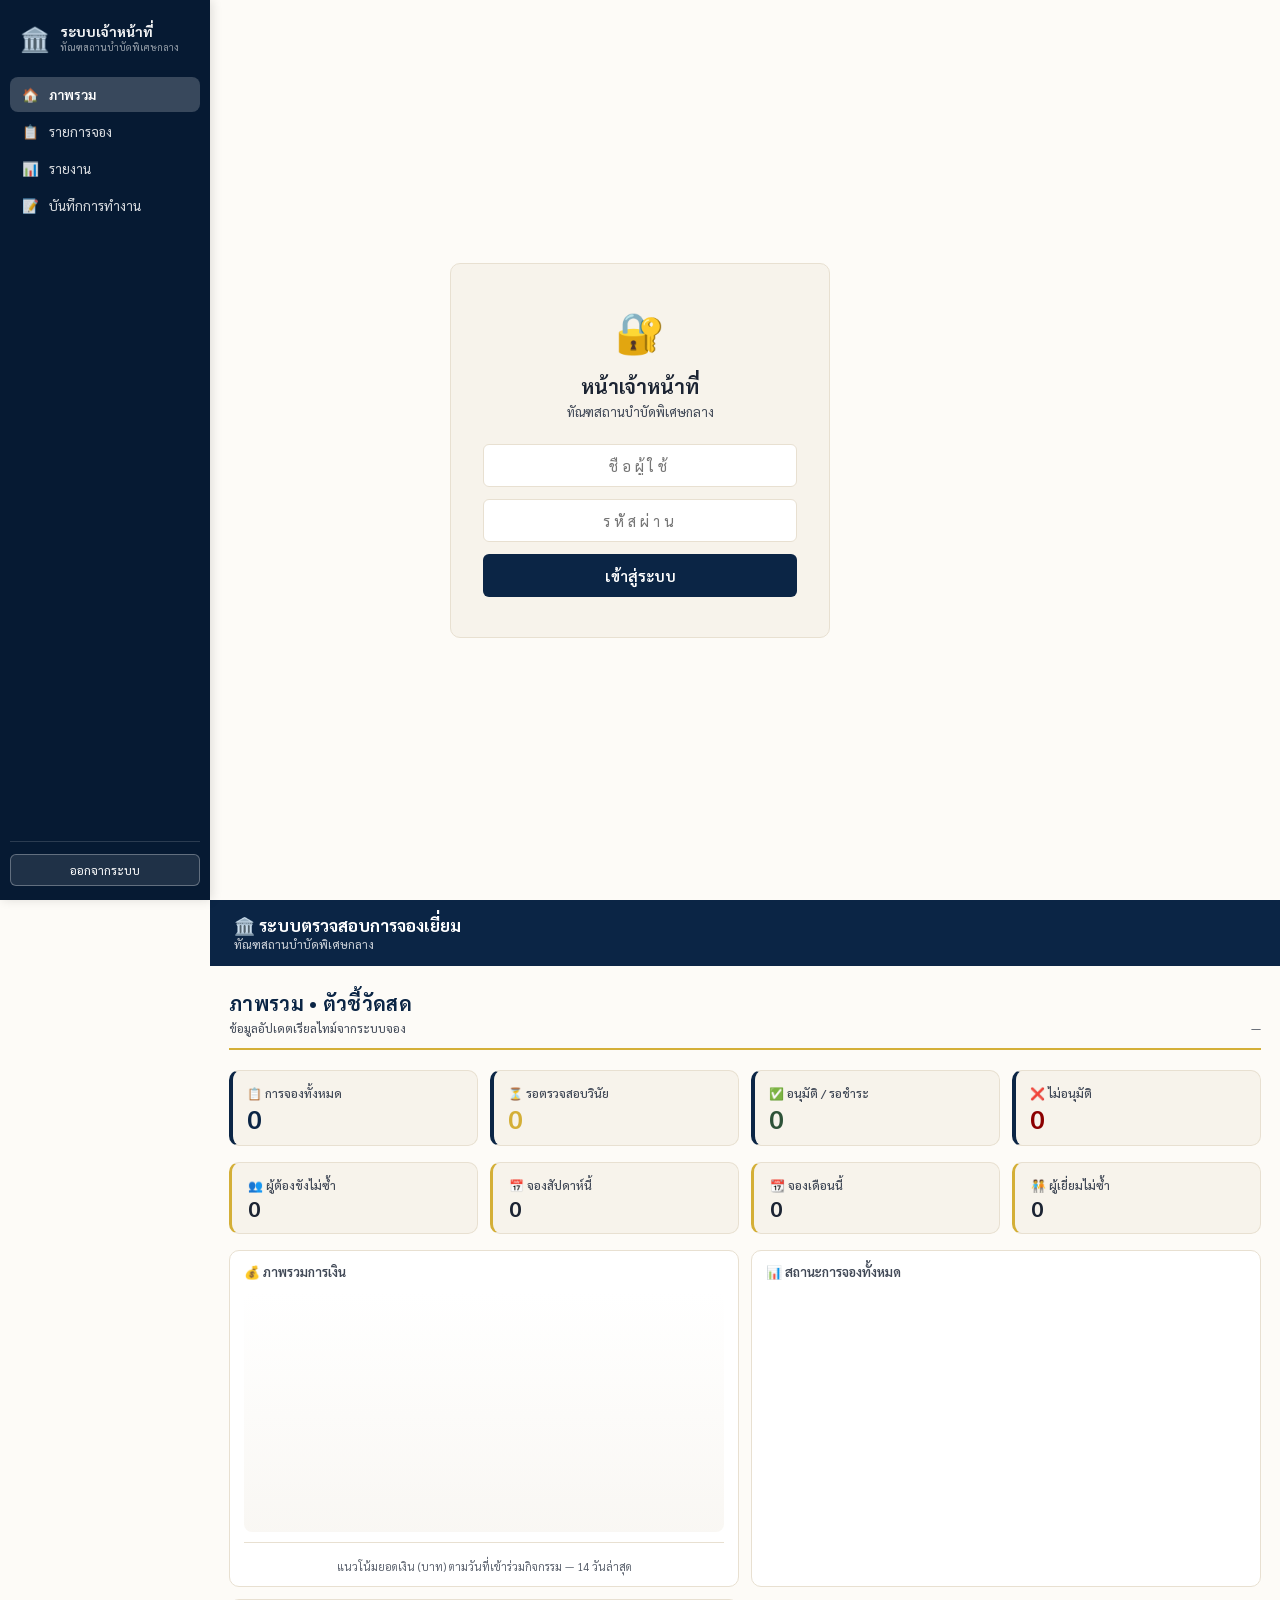
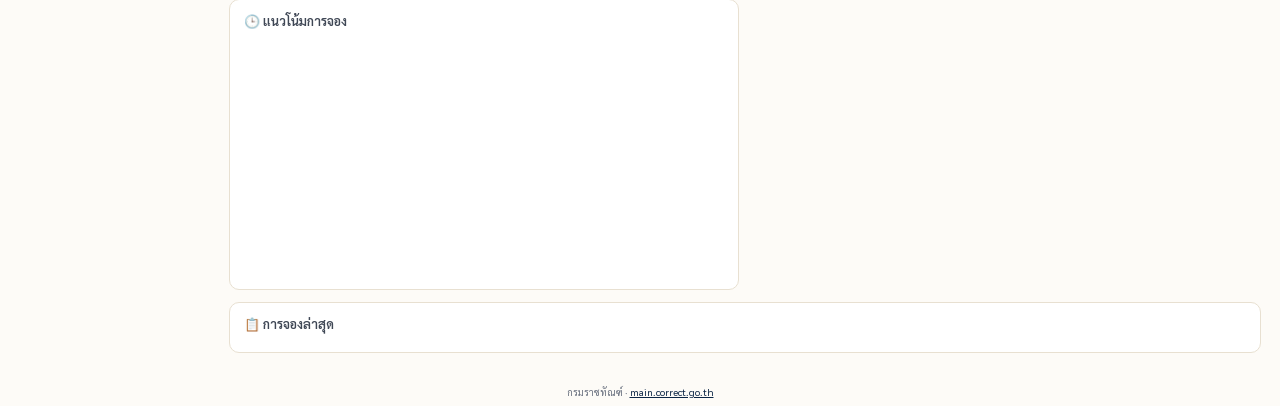
==== admin.html @ 670c4e60 "first upload" ====
<!DOCTYPE html>
<html lang="th">
<head>
<meta charset="UTF-8">
<meta name="viewport" content="width=device-width, initial-scale=1.0, viewport-fit=cover">
<title>หน้าเจ้าหน้าที่ — ตรวจสอบการจอง</title>
<link href="https://fonts.googleapis.com/css2?family=Sarabun:wght@400;500;600;700&display=swap" rel="stylesheet">
<link rel="stylesheet" href="src/css/admin.css">
</head>
<body>

<!-- LOGIN -->
<div class="login-wrap" id="loginWrap" role="main">
  <div class="login-box">
    <div class="login-icon" aria-hidden="true">🔐</div>
    <h1>หน้าเจ้าหน้าที่</h1>
    <p>ทัณฑสถานบำบัดพิเศษกลาง</p>
    <label for="userInput" class="sr-only">ชื่อผู้ใช้</label>
    <input type="text" class="login-input" id="userInput" placeholder="ชื่อผู้ใช้" autocomplete="username" aria-label="ชื่อผู้ใช้" onkeydown="if(event.key==='Enter') doLogin()">
    <label for="passInput" class="sr-only">รหัสผ่าน</label>
    <input type="password" class="login-input" id="passInput" placeholder="รหัสผ่าน" autocomplete="current-password" aria-label="รหัสผ่าน" onkeydown="if(event.key==='Enter') doLogin()">
    <button class="login-btn" onclick="doLogin()" aria-label="เข้าสู่ระบบ">เข้าสู่ระบบ</button>
    <div class="login-err" id="loginErr" role="alert">รหัสผ่านไม่ถูกต้อง</div>
  </div>
</div>

<!-- DASHBOARD -->
<div class="dash" id="dash">
  <!-- SIDEBAR -->
  <div class="sidebar">
    <div class="sb-brand">
      <div style="font-size:24px;line-height:1">🏛️</div>
      <div>
        <div style="font-weight:700;font-size:14px">ระบบเจ้าหน้าที่</div>
        <div style="font-size:10px;opacity:.6">ทัณฑสถานบำบัดพิเศษกลาง</div>
      </div>
    </div>
    <div id="userInfo" style="padding:8px 10px;margin-bottom:12px;background:rgba(255,255,255,0.1);border-radius:6px;font-size:11px;display:none;">
      <div id="userRole" style="font-weight:600;margin-bottom:2px;"></div>
      <div id="userName" style="opacity:0.8;"></div>
    </div>
<nav class="sb-nav">
       <a class="sb-link active" data-view="home" onclick="switchView('home');return false">🏠 <span class="sb-text">ภาพรวม</span></a>
       <a class="sb-link" data-view="reservations" onclick="switchView('reservations');return false">📋 <span class="sb-text">รายการจอง</span></a>
       <a class="sb-link" data-view="reports" onclick="switchView('reports');return false">📊 <span class="sb-text">รายงาน</span></a>
       <a class="sb-link" data-view="eventlog" onclick="switchView('eventlog');return false">📝 <span class="sb-text">บันทึกการทำงาน</span></a>
     </nav>
    <div class="sb-bottom">
      <button onclick="doLogout()" style="width:100%;padding:7px 10px;border-radius:6px;border:1px solid rgba(255,255,255,.3);background:rgba(255,255,255,.1);color:#fff;font-size:12px;cursor:pointer;font-family:inherit">ออกจากระบบ</button>
    </div>
</div>
   
    <!-- MAIN CONTENT -->
    <div class="content-area">
      <div class="topbar">
       <div>
         <h1 id="topTitle">🏛️ ระบบตรวจสอบการจองเยี่ยม</h1>
         <div style="font-size:12px;opacity:0.8">ทัณฑสถานบำบัดพิเศษกลาง</div>
       </div>
       <div class="topbar-right">
         <span id="topDate" style="font-size:13px;opacity:0.85"></span>
       </div>
     </div>

    <div class="main">
      <!-- HOME DASHBOARD VIEW -->
      <div id="view-home" class="view">
        <!-- Professional Header -->
        <div class="overview-header">
          <div>
            <h2>ภาพรวม • ตัวชี้วัดสด</h2>
            <div class="overview-subtitle">ข้อมูลอัปเดตเรียลไทม์จากระบบจอง</div>
          </div>
          <div class="overview-meta" id="overviewLastUpdated">—</div>
        </div>

<div class="metrics-row primary">
          <div class="stat-card blue">
            <div class="stat-label">📋 การจองทั้งหมด</div>
            <div class="stat-val" id="statTotal">0</div>
          </div>
          <div class="stat-card yellow">
            <div class="stat-label">⏳ รอตรวจสอบวินัย</div>
            <div class="stat-val" id="statWait">0</div>
          </div>
          <div class="stat-card green">
            <div class="stat-label">✅ อนุมัติ / รอชำระ</div>
            <div class="stat-val" id="statOk">0</div>
          </div>
          <div class="stat-card red">
            <div class="stat-label">❌ ไม่อนุมัติ</div>
            <div class="stat-val" id="statReject">0</div>
          </div>
        </div>

        <!-- Secondary Metrics (Contextual) -->
        <div class="metrics-row secondary">
          <div class="stat-card">
            <div class="stat-label">👥 ผู้ต้องขังไม่ซ้ำ</div>
            <div class="stat-val" id="statUniquePrisoners">0</div>
          </div>
          <div class="stat-card">
            <div class="stat-label">📅 จองสัปดาห์นี้</div>
            <div class="stat-val" id="statThisWeek">0</div>
          </div>
          <div class="stat-card">
            <div class="stat-label">📆 จองเดือนนี้</div>
            <div class="stat-val" id="statThisMonth">0</div>
          </div>
          <div class="stat-card">
            <div class="stat-label">🧑‍🤝‍🧑 ผู้เยี่ยมไม่ซ้ำ</div>
            <div class="stat-val" id="statUniqueVisitors">0</div>
          </div>
        </div>

        <!-- Visualizations -->
<div class="dash-grid">
           <div class="dash-card">
             <div class="dash-card-h">
               <span>💰</span> ภาพรวมการเงิน
             </div>
             <div id="financeOverview" style="margin-top:12px">
               <div id="financeSummary" class="finance-summary"></div>
               <canvas id="financeChart" style="width:100%;max-width:100%;height:240px;display:block;margin-top:10px" aria-label="กราฟแนวโน้มยอดเงิน"></canvas>
               <div id="financeLegend" class="finance-chart-legend"></div>
               <div class="chart-caption">แนวโน้มยอดเงิน (บาท) ตามวันที่เข้าร่วมกิจกรรม — 14 วันล่าสุด</div>
             </div>
           </div>
           <div class="dash-card">
             <div class="dash-card-h">
               <span>📊</span> สถานะการจองทั้งหมด
             </div>
             <div id="statusPipeline" style="margin-top:8px"></div>
           </div>
           <div class="dash-card">
             <div class="dash-card-h">
               <span>🕒</span> แนวโน้มการจอง
             </div>
             <canvas id="trendChart" style="width:100%;height:200px;display:block;margin-top:8px" aria-label="กราฟแนวโน้มการจอง"></canvas>
           </div>
           <div class="dash-card" style="grid-column: 1 / -1">
             <div class="dash-card-h"><span>📋</span> การจองล่าสุด <span id="recentCount" style="font-size:12px;color:var(--text2);font-weight:400"></span></div>
             <div id="recentBookings" style="margin-top:8px"></div>
           </div>
</div>

      </div>

      <!-- RESERVATIONS VIEW -->
      <div id="view-reservations" class="view" style="display:none" role="main">
<div class="controls">
           <input class="search-box" id="searchBox" type="text" placeholder="🔍 ค้นหา ชื่อ / เลขอ้างอิง / ผู้ต้องขัง" aria-label="ค้นหารายการจอง" oninput="resetToFirstPage();renderTable()">
           <select class="filter-select" id="filterStatus" aria-label="กรองตามสถานะ" onchange="resetToFirstPage();renderTable()" style="display:none">
             <option value="">ทุกสถานะ</option>
              <option value="รอตรวจสอบวินัย">รอตรวจสอบวินัย</option>
             <option value="รอตรวจสอบผู้เข้าร่วม">รอตรวจสอบผู้เข้าร่วม</option>
             <option value="รอชำระเงิน">รอชำระเงิน</option>
             <option value="ชำระแล้ว">ชำระแล้ว</option>
             <option value="เสร็จสิ้น">เสร็จสิ้น</option>
             <option value="ไม่อนุมัติ">ไม่อนุมัติ</option>
           </select>
           <select class="filter-select" id="filterDate" aria-label="กรองตามวันที่" onchange="resetToFirstPage();renderTable()">
             <option value="">ทุกวัน</option>
           </select>
           <button class="refresh-btn" onclick="resetToFirstPage();loadData()" aria-label="โหลดข้อมูลใหม่">🔄 โหลดใหม่</button>
           <button class="btn-export" onclick="exportFilteredCSV()" aria-label="ส่งออกข้อมูลเป็น CSV" id="btnExport" style="display:none">📤 Export CSV</button>
           <button class="btn-print" onclick="printReport()" aria-label="พิมพ์รายงาน" id="btnPrint" style="display:none">🖨️ พิมพ์รายงาน</button>
           <button class="btn-print-vinai" onclick="printPrisonerVinaiList()" aria-label="พิมพ์รายชื่อผู้ต้องขัง" id="btnPrintVinai" style="display:none">🖨️ พิมพ์รายชื่อผู้ต้องขัง (วินัย)</button>
         </div>

<div class="table-wrap">
          <div class="table-header">
            <h2>รายการจองทั้งหมด</h2>
            <span class="table-count" id="tableCount" aria-live="polite">0 รายการ</span>
          </div>
          <table role="table" aria-label="ตารางรายการจอง">
            <thead>
                <tr>
                  <th scope="col">เลขอ้างอิง</th>
                  <th scope="col">ผู้เข้าร่วม</th>
                  <th scope="col" class="hide-mobile">ผู้ต้องขัง</th>
                  <th scope="col" class="hide-mobile">แดน</th>
                  <th scope="col" class="hide-mobile">จำนวน/ยอด</th>
                  <th scope="col">สถานะ</th>
                  <th scope="col">ตรวจสอบ</th>
                  <th scope="col">จัดการ</th>
                </tr>
              </thead>
             <tbody id="tableBody">
               <tr><td colspan="8" class="loading-state"><span class="spinner-sm"></span>กำลังโหลดข้อมูล...</td></tr>
             </tbody>
           </table>
           <div id="pagination" class="pagination"></div>
           <div class="last-updated" id="lastUpdated">อัพเดทล่าสุด: —</div>
         </div>
      </div>

      <!-- REPORTS VIEW -->
      <div id="view-reports" class="view" style="display:none">
        <div style="margin-bottom:12px">
          <h1 style="font-size:20px;font-weight:700;margin-bottom:4px">📊 รายงาน</h1>
          <div style="font-size:13px;color:var(--text2)">รายงานประจำวัน — กรองข้อมูลด้านล่างเพื่อดึงข้อมูล</div>
        </div>

        <div class="controls" style="margin-bottom:16px">
          <input class="search-box" id="reportsSearchBox" type="text" placeholder="🔍 ค้นหา ชื่อ / Ref / ผู้ต้องขัง" oninput="renderReportsView()">
<select class="filter-select" id="reportsFilterStatus" onchange="renderReportsView()">
              <option value="">ทุกสถานะ</option>
               <option value="รอตรวจสอบวินัย">รอตรวจสอบวินัย</option>
              <option value="รอตรวจสอบผู้เข้าร่วม">รอตรวจสอบผู้เข้าร่วม</option>
              <option value="รอชำระเงิน">รอชำระเงิน</option>
              <option value="ชำระแล้ว">ชำระแล้ว</option>
              <option value="เสร็จสิ้น">เสร็จสิ้น</option>
              <option value="ไม่อนุมัติ">ไม่อนุมัติ</option>
            </select>
          <select class="filter-select" id="reportsFilterDate" onchange="renderReportsView()">
            <option value="">ทุกวัน</option>
          </select>
          <button class="refresh-btn" onclick="renderReportsView()">🔄 ดึงข้อมูลรายงาน</button>
        </div>

        <div id="reportsContent">
          <!-- Populated dynamically by JS -->
        </div>
      </div>

<!-- EVENTLOG VIEW -->
      <div id="view-eventlog" class="view" style="display:none">
        <div style="margin-bottom:12px">
          <h1 style="font-size:20px;font-weight:700;margin-bottom:4px">📝 บันทึกการทำงาน</h1>
          <div style="font-size:13px;color:var(--text2)">บันทึกการกระทำของผู้ใช้ทั้งหมดในระบบ</div>
        </div>
        <div class="table-wrap">
          <div class="table-header">
            <h2>บันทึกการทำงานทั้งหมด</h2>
            <span class="table-count" id="eventlogCount">0 รายการ</span>
          </div>
          <div class="eventlog-container">
            <table>
              <thead>
                <tr>
                  <th>เวลา</th>
                  <th>ผู้ใช้</th>
                  <th>ชื่อเต็ม</th>
                  <th>ประเภท</th>
                  <th>รายละเอียด</th>
                </tr>
              </thead>
              <tbody id="eventlogBody">
                <tr><td colspan="5" class="loading-state"><span class="spinner-sm"></span>กำลังโหลดข้อมูล...</td></tr>
              </tbody>
            </table>
          </div>
        </div>
      </div>
      
    </div>
  </div>
</div>

<!-- Slip Modal -->
<div class="modal-bg" id="modalBg" onclick="closeModal(event)">
  <div class="modal">
    <div class="modal-head">
      <h3>🧾 สลิปการโอนเงิน</h3>
      <button class="modal-close" onclick="closeModal()">×</button>
    </div>
    <div class="modal-body" id="modalBody"></div>
  </div>
</div>

<!-- Detail Modal -->
<div class="modal-bg" id="detailModalBg" onclick="closeDetailModal(event)">
  <div class="modal modal-detail">
    <div class="modal-head">
      <h3>📋 รายละเอียดการจอง</h3>
      <button class="modal-close" onclick="closeDetailModal()">×</button>
    </div>
    <div class="modal-body" id="detailModalBody"></div>
  </div>
</div>

<script src="src/js/admin.js" defer></script>
  
  <!-- Bottom Navigation for Mobile -->
  <nav class="bottom-nav" id="bottomNav" style="display:none">
    <a href="#" class="bottom-nav-item active" data-view="home" onclick="switchView('home');return false">🏠<br><span>ภาพรวม</span></a>
    <a href="#" class="bottom-nav-item" data-view="reservations" onclick="switchView('reservations');return false">📋<br><span>รายการ</span></a>
    <a href="#" class="bottom-nav-item" data-view="reports" onclick="switchView('reports');return false">📊<br><span>รายงาน</span></a>
    <a href="#" class="bottom-nav-item" data-view="eventlog" onclick="switchView('eventlog');return false">📝<br><span>บันทึก</span></a>
  </nav>
  
  <!-- Pull to refresh indicator (mobile) -->
  <div class="pull-refresh" id="pullRefresh">⟳ ปล่อยเพื่อรีเฟรช</div>
  
  <script>
// Show bottom nav on mobile
if (window.innerWidth <= 768) {
  document.getElementById('bottomNav').style.display = 'flex';
}
window.addEventListener('resize', () => {
  const bottomNav = document.getElementById('bottomNav');
  if (bottomNav) bottomNav.style.display = window.innerWidth <= 768 ? 'flex' : 'none';
});
  </script>
  
  <div style="text-align:center;padding:8px;font-size:10px;color:#6B7280;background:#FDFBF7;">
    กรมราชทัณฑ์ · <a href="https://main.correct.go.th" target="_blank" rel="noopener" style="color:#0B2545;">main.correct.go.th</a>
  </div>
</body>
</html>
---- src/css/admin.css ----
:root {
  --navy: #0B2545;
  --crimson: #8B0000;
  --antique-gold: #D4AF37;

  --primary: #8B0000;
  --primary-dark: #5C0000;

  --bg: #FDFBF7;
  --bg2: #F7F3EB;
  --border: #E8E0D1;

  --text: #1C2433;
  --text2: #3F4755;
  --text-muted: #6B7280;

  --blue: #0B2545;
  --blue-dark: #061A33;
  --blue-light: #E8ECF4;

  --green: #2E5238;
  --green-light: #EAF0E8;

  --gold: #D4AF37;
  --gold-light: #F5EFD8;

  --red: #8B0000;
  --red-light: #F8E6E6;

  --radius: 10px;
  --radius-sm: 6px;

  --status-pending: #9CA3AF;
  --status-discipline: #3B82F6;
  --status-participant: #F97316;
  --status-payment: #EAB308;
  --status-paid: #22C55E;
  --status-completed: #1E3A8A;
  --status-rejected: #DC2626;
  --status-cancelled: #A1A1AA;
}

* { box-sizing: border-box; margin: 0; padding: 0; }
body { background: var(--bg); font-family: 'Sarabun', sans-serif; color: var(--text); min-height: 100vh; }

.sr-only {
  position: absolute;
  width: 1px;
  height: 1px;
  padding: 0;
  margin: -1px;
  overflow: hidden;
  clip: rect(0, 0, 0, 0);
  white-space: nowrap;
  border: 0;
}

.pipeline-bar {
  margin: 12px 0;
  background: #f9fafb;
  padding: 8px 12px;
  border-radius: 6px;
  border: 1px solid var(--border);
}
.pipeline-steps {
  display: flex;
  align-items: center;
  flex-wrap: wrap;
  gap: 4px;
}
.pipeline-step {
  display: flex;
  flex-direction: column;
  align-items: center;
  font-size: 11px;
  text-align: center;
  padding: 4px 6px;
  border-radius: 4px;
  background: var(--bg2);
}
.pipeline-step[data-status="รอตรวจสอบ"] { background: var(--status-pending); color: #fff; }
.pipeline-step[data-status="รอตรวจสอบวินัย"] { background: var(--status-discipline); color: #fff; }
.pipeline-step[data-status="รอตรวจสอบผู้เข้าร่วม"] { background: var(--status-participant); color: #fff; }
.pipeline-step[data-status="รอชำระเงิน"] { background: var(--status-payment); color: #fff; }
.pipeline-step[data-status="ชำระแล้ว"] { background: var(--status-paid); color: #fff; }
.pipeline-step[data-status="เสร็จสิ้น"] { background: var(--status-completed); color: #fff; }
.pipeline-arrow {
  font-size: 12px;
  margin: 0 4px;
  color: var(--text2);
}
.pipeline-role {
  font-size: 9px;
  color: var(--text2);
}

/* Login */
.login-wrap { min-height: 100vh; display: flex; align-items: center; justify-content: center; padding: 1rem; }
.login-box { background: var(--bg2); border: 1px solid var(--border); border-radius: var(--radius); padding: 2.5rem 2rem; width: 100%; max-width: 380px; text-align: center; }
.login-icon { font-size: 40px; margin-bottom: 1rem; }
.login-box h1 { font-size: 20px; font-weight: 700; margin-bottom: 4px; }
.login-box p { font-size: 13px; color: var(--text2); margin-bottom: 1.5rem; }
.login-input { width: 100%; padding: 11px 14px; border: 1px solid var(--border); border-radius: var(--radius-sm); font-size: 15px; font-family: inherit; text-align: center; letter-spacing: 4px; margin-bottom: 12px; }
.login-input:focus { outline: none; border-color: var(--blue); box-shadow: 0 0 0 3px rgba(24,95,165,0.1); }
.login-btn { width: 100%; padding: 12px; background: var(--blue); color: #fff; border: none; border-radius: var(--radius-sm); font-size: 15px; font-weight: 600; cursor: pointer; font-family: inherit; transition: all 0.15s; }
.login-btn:hover { background: var(--blue-dark); }
.login-err { font-size: 13px; color: var(--red); margin-top: 8px; display: none; }

/* Dashboard Layout */
.dash { display: none; }

/* ===== Responsive Breakpoints ===== */

/* iPhone SE (375x667) - small mobile */
@media (max-width: 375px) {
  .login-box { padding: 2rem 1.25rem; max-width: 340px; }
  .login-box h1 { font-size: 18px; }
  .login-input { padding: 10px 12px; font-size: 14px; letter-spacing: 3px; }
  .login-btn { padding: 11px; font-size: 14px; }
}

/* iPhone 12/13 Pro Max (430x932) - large mobile */
@media (min-width: 376px) and (max-width: 430px) {
  .login-box { padding: 2.25rem 1.5rem; }
  .stat-val { font-size: 24px; }
}

/* iPhone general (390x844 to 430x932) */
@media (max-width: 480px) {
  .topbar { padding: 12px 1rem; }
  .topbar h1 { font-size: 15px; }
  .topbar-right { gap: 6px; }
  .topbar button { padding: 5px 10px; font-size: 12px; }
  .sidebar { width: 48px; }
  .content-area { margin-left: 48px; }
  .sb-link { font-size: 14px; padding: 9px 0; justify-content: center; }
  .main { padding: 12px 14px; }
  .login-box { padding: 2rem 1.5rem; }
  .stats { grid-template-columns: repeat(2, 1fr); gap: 10px; }
  .stat-card { padding: 12px 14px; }
  .stat-val { font-size: 22px; }
  .controls { padding: 12px 14px; gap: 8px; }
  .search-box, .filter-select { padding: 7px 10px; font-size: 13px; }
  .refresh-btn { padding: 7px 12px; font-size: 12px; }
  .dash-grid { grid-template-columns: 1fr; gap: 12px; }
  .dash-card { padding: 14px 16px; }
  .finance-kpi { grid-template-columns: 1fr; }
  .finance-kpi-item { padding: 10px 12px; }
  .finance-kpi-val { font-size: 15px; }
  .table-header { padding: 12px 14px; }
  .table-header h2 { font-size: 14px; }
  .table-count { font-size: 12px; }
  .modal { max-width: 95%; }
  .detail-row .dlbl { min-width: 90px; }
}

/* iPad Mini/Tablet portrait (768x1024) */
@media (min-width: 481px) and (max-width: 768px) {
  .topbar { padding: 14px 1.25rem; }
  .topbar h1 { font-size: 17px; }
  .main { padding: 1rem 1.25rem; }
  .stats { grid-template-columns: repeat(2, 1fr); gap: 12px; }
  .stat-card { padding: 1rem; }
  .controls { padding: 1rem 1.25rem; }
  .sidebar { width: 60px; }
  .content-area { margin-left: 60px; }
  .sb-link { padding: 9px 8px; font-size: 15px; justify-content: center; }
  .dash-grid { grid-template-columns: 1fr; gap: 12px; }
  .finance-kpi { grid-template-columns: 1fr 1fr; }
}

/* iPad landscape/Tablet (1024x768 to 1366x1024) */
@media (min-width: 769px) and (max-width: 1024px) {
  .main { padding: 1rem 1.5rem; }
  .dash-grid { gap: 10px; }
  .dash-card { padding: 14px 16px; }
  .table-wrap thead th.hide-tablet,
  .table-wrap td.hide-tablet { display: none; }
}

/* Desktop 1920x1080 - large displays */
@media (min-width: 1920px) {
  .main {
    max-width: 1600px;
    padding: 2rem 3rem;
  }
  .sidebar {
    width: 240px;
  }
  .content-area {
    margin-left: 240px;
  }
  .stats {
    grid-template-columns: repeat(4, 1fr);
    gap: 16px;
    margin-bottom: 2rem;
  }
  .stat-card {
    padding: 1.25rem 1.5rem;
  }
  .stat-val {
    font-size: 32px;
  }
  .stat-label {
    font-size: 14px;
  }
  .controls {
    padding: 1.25rem 1.5rem;
    gap: 14px;
  }
  .search-box, .filter-select {
    padding: 10px 14px;
    font-size: 15px;
  }
  .refresh-btn {
    padding: 10px 20px;
    font-size: 14px;
  }
  .dash-grid {
    grid-template-columns: 1fr 1fr;
    gap: 16px;
    margin-top: 16px;
  }
  .dash-card {
    padding: 18px 20px;
  }
  .dash-card-h {
    font-size: 16px;
  }
  .table-header {
    padding: 1.25rem 1.5rem;
  }
  th {
    padding: 12px 16px;
    font-size: 13px;
  }
  td {
    padding: 12px 14px;
    font-size: 14px;
  }
  .finance-kpi {
    grid-template-columns: repeat(3, 1fr);
    gap: 14px;
  }
  .finance-kpi-item {
    padding: 12px 16px;
  }
  .finance-kpi-val {
    font-size: 18px;
  }
  .overview-header h2 {
    font-size: 24px;
  }
  .overview-subtitle, .overview-meta {
    font-size: 14px;
  }
  .metrics-row {
    gap: 16px;
    margin-bottom: 20px;
  }
  .pagination-bar {
    padding: 10px 1.5rem;
    font-size: 14px;
  }
}

/* Large desktop 1920x1080+ with extra optimizations */
@media (min-width: 1920px) {
  .max-content-width {
    max-width: 1600px;
    margin: 0 auto;
  }
  #financeChart, #trendChart {
    height: 280px !important;
  }
}

/* Desktop standard (1025px to 1919px) */
@media (min-width: 1025px) and (max-width: 1919px) {
  .main {
    max-width: 1200px;
    padding: 1.5rem 1.25rem;
  }
  .table-wrap thead th.hide-tablet {
    display: table-cell;
  }
}

/* Topbar */
.topbar { background: var(--blue); color: #fff; padding: 14px 1.5rem; display: flex; align-items: center; justify-content: space-between; }
.topbar h1 { font-size: 17px; font-weight: 700; }
.topbar-right { display: flex; gap: 10px; align-items: center; }
.topbar button { background: rgba(255,255,255,0.15); border: 1px solid rgba(255,255,255,0.3); color: #fff; padding: 6px 14px; border-radius: 20px; font-size: 13px; cursor: pointer; font-family: inherit; transition: all 0.15s; }
.topbar button:hover { background: rgba(255,255,255,0.25); }

/* Main content area */
.main {
  flex: 1;
  padding: 1.5rem 1rem;
  max-width: 1100px;
  margin: 0 auto;
  overflow: auto;
}

/* Stats */
.stats { display: grid; grid-template-columns: repeat(4, 1fr); gap: 12px; margin-bottom: 1.5rem; }
.stat-card { background: var(--bg2); border: 1px solid var(--border); border-radius: var(--radius); padding: 1rem 1.25rem; }
.stat-label { font-size: 12px; color: var(--text2); margin-bottom: 6px; }
.stat-val { font-size: 26px; font-weight: 700; }
.stat-card.blue .stat-val { color: var(--blue); }
.stat-card.green .stat-val { color: var(--green); }
.stat-card.yellow .stat-val { color: var(--gold); }
.stat-card.red .stat-val { color: var(--red); }

/* Controls */
.controls { background: var(--bg2); border: 1px solid var(--border); border-radius: var(--radius); padding: 1rem 1.25rem; margin-bottom: 1rem; display: flex; gap: 10px; flex-wrap: wrap; align-items: center; }
.search-box { flex: 1; min-width: 200px; padding: 8px 12px; border: 1px solid var(--border); border-radius: var(--radius-sm); font-size: 14px; font-family: inherit; }
.search-box:focus { outline: none; border-color: var(--blue); }
.filter-select { padding: 8px 12px; border: 1px solid var(--border); border-radius: var(--radius-sm); font-size: 14px; font-family: inherit; background: var(--bg); cursor: pointer; }
.refresh-btn { padding: 8px 16px; background: var(--blue); color: #fff; border: none; border-radius: var(--radius-sm); font-size: 13px; font-weight: 600; cursor: pointer; font-family: inherit; transition: all 0.15s; white-space: nowrap; }
.refresh-btn:hover { background: var(--blue-dark); }

/* Table */
.table-wrap { background: var(--bg2); border: 1px solid var(--border); border-radius: var(--radius); overflow: hidden; }
.table-header { padding: 1rem 1.25rem; border-bottom: 1px solid var(--border); display: flex; justify-content: space-between; align-items: center; }
.table-header h2 { font-size: 15px; font-weight: 700; }
.table-count { font-size: 13px; color: var(--text2); }
table { width: 100%; border-collapse: collapse; font-size: 13px; table-layout: fixed; }
th { background: var(--bg); padding: 10px 14px; text-align: left; font-weight: 600; color: var(--text2); font-size: 12px; border-bottom: 1px solid var(--border); white-space: nowrap; }
td { padding: 10px 12px; border-bottom: 1px solid var(--border); vertical-align: top; }
thead th:nth-child(1) { width: 14%; }
thead th:nth-child(2) { width: 22%; }
thead th:nth-child(3) { width: 16%; }
thead th:nth-child(4) { width: 10%; }
thead th:nth-child(5) { width: 10%; }
thead th:nth-child(6) { width: 8%; }
thead th:nth-child(7) { width: 8%; }
thead th:nth-child(8) { width: 14%; }
tr:last-child td { border-bottom: none; }

/* Reservations table - card layout on mobile */
@media (max-width: 700px) {
  .table-wrap thead th.hide-mobile,
  .table-wrap td.hide-mobile { display: none; }
  .mobile-show-prisoner { display: block !important; }
  .table-wrap table,
  .table-wrap thead,
  .table-wrap tbody,
  .table-wrap th,
  .table-wrap td,
  .table-wrap tr {
    display: block;
  }
  .table-wrap thead {
    display: none;
  }
  .table-wrap tr {
    margin-bottom: 12px;
    border: 1px solid var(--border);
    border-radius: 10px;
    padding: 12px;
    background: #fff;
    box-shadow: 0 2px 8px rgba(0,0,0,0.06);
    width: 100%;
    box-sizing: border-box;
  }
  .table-wrap td {
    display: flex;
    padding: 6px 0;
    border: none;
    font-size: 14px;
    gap: 6px;
    align-items: flex-start;
  }
  .table-wrap td:before {
    content: attr(data-label);
    font-weight: 600;
    color: var(--text2);
    min-width: 70px;
    flex-shrink: 0;
    font-size: 11px;
  }
  .table-wrap td > div {
    flex: 1;
    min-width: 0;
    word-wrap: break-word;
  }
  .action-btns {
    flex-wrap: wrap;
    gap: 6px;
    justify-content: flex-start;
    margin-top: 8px;
  }
  .action-btns button {
    flex: 1 1 calc(50% - 3px);
    min-width: 0;
    padding: 8px 10px;
    font-size: 12px;
  }
}

/* Small mobile (iPhone SE) - tighter card padding */
@media (max-width: 375px) {
  .table-wrap tr {
    padding: 10px;
  }
  .table-wrap td {
    padding: 5px 0;
    font-size: 13px;
    gap: 4px;
  }
  .table-wrap td:before {
    min-width: 60px;
    font-size: 10px;
  }
}

tr:hover td { background: #f8f9fa; }
.badge { display: inline-block; padding: 3px 10px; border-radius: 20px; font-size: 11px; font-weight: 600; }

.badge-pending-review    { background: var(--status-pending); color: #fff; }
.badge-discipline-check  { background: var(--status-discipline); color: #fff; }
.badge-participant-check { background: var(--status-participant); color: #fff; }
.badge-payment-pending   { background: var(--status-payment); color: #fff; }
.badge-paid              { background: var(--status-paid); color: #fff; }
.badge-completed         { background: var(--status-completed); color: #fff; }
.badge-rejected          { background: var(--status-rejected); color: #fff; }
.badge-cancelled         { background: var(--status-cancelled); color: #fff; }

.action-btns { 
  display: flex; 
  gap: 4px; 
  flex-wrap: wrap;
  min-width: fit-content; 
}
.action-btns > * {
  flex-shrink: 0;
}

.eventlog-container {
  max-height: 500px;
  overflow-y: auto;
}
.eventlog-container table {
  width: 100%;
  table-layout: auto;
}
.eventlog-container th {
  position: sticky;
  top: 0;
  background: var(--bg2);
  z-index: 2;
}
.eventlog-container tbody tr:nth-child(even) {
  background: var(--bg2);
}
.btn-approve { padding: 5px 12px; background: var(--green); color: #fff; border: none; border-radius: 6px; font-size: 12px; font-weight: 600; cursor: pointer; font-family: inherit; transition: all 0.15s; }
.btn-approve:hover { opacity: 0.85; }
.btn-reject { padding: 5px 12px; background: var(--red); color: #fff; border: none; border-radius: 6px; font-size: 12px; font-weight: 600; cursor: pointer; font-family: inherit; transition: all 0.15s; }
.btn-reject:hover { opacity: 0.85; }
.btn-cancel { padding: 5px 12px; background: #f3f4f6; color: #374151; border: 1px solid #d1d5db; border-radius: 6px; font-size: 12px; font-weight: 600; cursor: pointer; font-family: inherit; transition: all 0.15s; }
.btn-cancel:hover { background: #fee2e2; color: #dc2626; border-color: #dc2626; }
.btn-confirm-pay { padding: 5px 12px; background: #1a56db; color: #fff; border: none; border-radius: 6px; font-size: 12px; font-weight: 600; cursor: pointer; font-family: inherit; transition: all 0.15s; }
.btn-confirm-pay:hover { opacity: 0.85; }
.btn-reject-pay { padding: 5px 12px; background: #dc2626; color: #fff; border: none; border-radius: 6px; font-size: 12px; font-weight: 600; cursor: pointer; font-family: inherit; transition: all 0.15s; }
.btn-reject-pay:hover { opacity: 0.85; }
.btn-slip { padding: 5px 12px; background: var(--bg); border: 1px solid var(--border); border-radius: 6px; font-size: 12px; cursor: pointer; font-family: inherit; transition: all 0.15s; }
.btn-slip:hover { border-color: var(--blue); color: var(--blue); }
.btn-refresh { padding: 5px 12px; background: var(--blue-light); color: var(--blue); border: 1px solid var(--blue); border-radius: 6px; font-size: 12px; cursor: pointer; font-family: inherit; transition: all 0.15s; }
.btn-refresh:hover { background: var(--blue); color: #fff; }
.btn-export { margin-left:8px; background: var(--red); color: #fff; border: 1px solid var(--red); padding: 6px 12px; border-radius: 6px; cursor: pointer; font-size: 13px; font-family: inherit; transition: all 0.15s; }
.btn-export:hover { background: #6B0000; }
.btn-print { margin-left:8px; background: var(--blue); color: #fff; border: 1px solid var(--blue); padding: 6px 12px; border-radius: 6px; cursor: pointer; font-size: 13px; font-family: inherit; transition: all 0.15s; }
.btn-print:hover { background: var(--blue-dark); }
.btn-print-vinai { margin-left:8px; background: var(--gold); color: var(--text); border: 1px solid var(--gold); padding: 6px 12px; border-radius: 6px; cursor: pointer; font-size: 13px; font-family: inherit; transition: all 0.15s; }
.btn-print-vinai:hover { background: #b89629; }
.empty-state { text-align: center; padding: 3rem; color: var(--text2); }
.loading-state { text-align: center; padding: 2rem; color: var(--text2); }
.spinner-sm { display: inline-block; width: 20px; height: 20px; border: 2px solid var(--border); border-top-color: var(--blue); border-radius: 50%; animation: spin 0.8s linear infinite; vertical-align: middle; margin-right: 8px; }
@keyframes spin { to { transform: rotate(360deg); } }

/* Modal */
.modal-bg { display: none; position: fixed; inset: 0; background: rgba(0,0,0,0.5); z-index: 100; align-items: center; justify-content: center; padding: 1rem; }
.modal-bg.show { display: flex; }
.modal { background: #fff; border-radius: var(--radius); max-width: 500px; width: 100%; max-height: 90vh; overflow-y: auto; }
.modal.modal-detail { max-width: 600px; }
.detail-row { display: flex; justify-content: space-between; align-items: flex-start; font-size: 13px; padding: 8px 0; border-bottom: 1px solid var(--border); gap: 10px; }
.detail-row:last-child { border-bottom: none; }
.detail-row .dlbl { color: var(--text2); flex-shrink: 0; min-width: 130px; font-weight: 500; }
.detail-row .dval { font-weight: 600; text-align: right; }
.visitor-card { background: var(--bg); border-radius: var(--radius-sm); padding: 10px 12px; margin-bottom: 8px; font-size: 13px; }
.visitor-card .vc-num { font-size: 11px; font-weight: 700; color: var(--blue); margin-bottom: 4px; }
.visitor-card .vc-name { font-weight: 600; margin-bottom: 2px; }
.visitor-card .vc-info { font-size: 12px; color: var(--text2); }
.modal-head { padding: 1rem 1.25rem; border-bottom: 1px solid var(--border); display: flex; justify-content: space-between; align-items: center; }
.modal-head h3 { font-size: 16px; font-weight: 700; }
.modal-close { background: none; border: none; font-size: 22px; cursor: pointer; color: var(--text2); line-height: 1; }
.modal-body { padding: 1.25rem; }
.modal-body img { max-width: 100%; border-radius: var(--radius-sm); border: 1px solid var(--border); }
.modal-body .no-slip { color: var(--text2); font-size: 13px; padding: 2rem; text-align: center; }

.last-updated { font-size: 12px; color: var(--text2); padding: 10px 1.25rem; }

*:focus-visible {
  outline: 2px solid var(--blue);
  outline-offset: 2px;
}

.search-box, .filter-select {
  transition: border-color 0.15s ease, box-shadow 0.15s ease;
}
.search-box:focus, .filter-select:focus {
  border-color: var(--blue);
  box-shadow: 0 0 0 3px rgba(11, 37, 69, 0.1);
}

.visitor-approval { margin-top:6px; font-size:11px; display:flex; align-items:center; gap:4px; flex-wrap:wrap; }
.visitor-approval .lbl { color:var(--text2); font-size:10px; flex-shrink:0; }
.approval-badge { padding:1px 6px; border-radius:10px; font-size:10px; font-weight:600; white-space:nowrap; }
.approval-badge.yes { background:#dcfce7; color:#166534; }
.approval-badge.no { background:#fee2e2; color:#991b1b; }
.approval-badge.pending { background:#fef3c7; color:#854d0e; }
.approval-btn { font-size:10px; padding:2px 7px; border:none; border-radius:4px; cursor:pointer; color:#fff; line-height:1; }
.approval-btn.yes { background:#16a34a; }
.approval-btn.no { background:#dc2626; }
.approval-btn:hover { opacity:.85; }

.visitor-list { font-size:12px; }
.visitor-item { padding:5px 8px; background:#f8fafc; border:1px solid var(--border); border-radius:6px; margin-bottom:3px; display:flex; justify-content:space-between; align-items:center; }
.visitor-section { margin-top:6px; }
.visitor-section-label { font-size:11px; color:var(--text2); margin-bottom:3px; }

.pagination {
  border-top: 1px solid var(--border);
  background: var(--bg2);
}
.pagination-bar {
  display: flex;
  align-items: center;
  justify-content: space-between;
  flex-wrap: wrap;
  gap: 10px;
  padding: 8px 1.25rem;
  font-size: 13px;
}
.page-size {
  color: var(--text2);
  white-space: nowrap;
}
.page-size select {
  padding: 3px 6px;
  font-size: 12px;
  border: 1px solid var(--border);
  border-radius: 4px;
  background: var(--bg);
  font-family: inherit;
  cursor: pointer;
}
.page-info {
  color: var(--text);
  white-space: nowrap;
  font-size: 12px;
}
.page-nav {
  display: flex;
  align-items: center;
  gap: 4px;
}
.page-nav button,
.page-nav span.page-current {
  min-width: 28px;
  height: 28px;
  padding: 0 8px;
  display: inline-flex;
  align-items: center;
  justify-content: center;
  font-size: 12px;
  border: 1px solid var(--border);
  background: var(--bg2);
  border-radius: 4px;
  cursor: pointer;
  font-family: inherit;
  line-height: 1;
}
.page-nav button:hover:not(:disabled) {
  background: var(--blue-light);
  border-color: var(--blue);
  color: var(--blue);
}
.page-nav button:disabled {
  opacity: 0.4;
  cursor: default;
}
.page-nav span.page-current {
  background: var(--blue);
  color: #fff;
  border-color: var(--blue);
  font-weight: 600;
}
.page-nav span.page-ellipsis {
  padding: 0 4px;
  color: var(--text2);
}

/* ===== NEW DASHBOARD LAYOUT (fixed sidebar) ===== */
.dash {
  display: block;
  min-height: 100vh;
  background: var(--bg);
}
.sidebar {
  position: fixed;
  top: 0;
  left: 0;
  width: 210px;
  height: 100vh;
  z-index: 100;
  background: var(--blue-dark);
  color: #fff;
  display: flex;
  flex-direction: column;
  padding: 14px 10px;
  font-size: 13px;
  box-shadow: 2px 0 10px rgba(0, 0, 0, 0.12);
}
.sb-brand {
  display: flex;
  align-items: center;
  gap: 10px;
  padding: 8px 10px;
  margin-bottom: 16px;
  opacity: 0.95;
}
.sb-nav {
  display: flex;
  flex-direction: column;
  gap: 2px;
}
.sb-link {
  display: flex;
  align-items: center;
  gap: 10px;
  padding: 9px 12px;
  border-radius: 8px;
  color: rgba(255,255,255,0.85);
  text-decoration: none;
  font-size: 13.5px;
  transition: all .1s;
}
.sb-link:hover {
  background: rgba(255,255,255,0.12);
  color: #fff;
}
.sb-link.active {
  background: rgba(255,255,255,0.2);
  color: #fff;
  font-weight: 600;
}
.sb-bottom {
  margin-top: auto;
  padding-top: 12px;
  border-top: 1px solid rgba(255,255,255,0.15);
}

.content-area {
  margin-left: 210px;
  min-height: 100vh;
  display: flex;
  flex-direction: column;
}
.view { }

.dash-grid {
  display: grid;
  grid-template-columns: 1fr 1fr;
  gap: 12px;
  margin-top: 12px;
}
.dash-card {
  background: #fff;
  border: 1px solid var(--border);
  border-radius: var(--radius);
  padding: 12px 14px;
}
.dash-card-h {
  font-size: 13px;
  font-weight: 600;
  color: var(--text2);
  margin-bottom: 2px;
}

.status-bar {
  display: flex;
  align-items: center;
  gap: 8px;
  margin: 5px 0;
  font-size: 12px;
}
.status-bar-label { min-width: 92px; }
.status-bar-track {
  flex: 1;
  height: 8px;
  background: var(--border);
  border-radius: 999px;
  overflow: hidden;
}
.status-bar-fill {
  height: 100%;
  border-radius: 999px;
  transition: width .3s;
}
.status-bar-val { width: 42px; text-align: right; font-variant-numeric: tabular-nums; }

.status-stacked {
  display: flex;
  height: 22px;
  border-radius: 999px;
  overflow: hidden;
  background: var(--border);
  border: 1px solid var(--border);
  margin-bottom: 10px;
}
.status-segment {
  height: 100%;
  transition: filter 0.15s ease;
  cursor: pointer;
}
.status-segment:hover {
  filter: brightness(1.1);
}
.status-legend {
  display: flex;
  flex-wrap: wrap;
  gap: 8px 14px;
  font-size: 11px;
}
.legend-item {
  display: flex;
  align-items: center;
  gap: 5px;
  color: var(--text2);
}
.legend-dot {
  width: 10px;
  height: 10px;
  border-radius: 50%;
  flex-shrink: 0;
}
.legend-item strong {
  font-weight: 600;
  color: var(--text);
  margin-left: 2px;
}

/* Finance overview */
.finance-summary { margin-bottom: 4px; }
.finance-kpi {
  display: grid;
  grid-template-columns: repeat(3, 1fr);
  gap: 10px;
}
.finance-kpi-item {
  border: 1px solid var(--border);
  border-radius: 8px;
  padding: 10px 12px;
  background: var(--bg2);
}
.finance-kpi-item.total { border-color: rgba(11, 37, 69, 0.25); background: #f4f7fb; }
.finance-kpi-item.paid { border-color: rgba(46, 82, 56, 0.35); background: #f2f8f4; }
.finance-kpi-item.unpaid { border-color: rgba(200, 146, 42, 0.4); background: #fffdf5; }
.finance-kpi-label {
  font-size: 11px;
  color: var(--text2);
  margin-bottom: 4px;
}
.finance-kpi-val {
  font-size: 16px;
  font-weight: 700;
  color: var(--text);
  line-height: 1.2;
  font-variant-numeric: tabular-nums;
}
.finance-kpi-item.total .finance-kpi-val { color: var(--blue); }
.finance-kpi-item.paid .finance-kpi-val { color: #2E5238; }
.finance-kpi-item.unpaid .finance-kpi-val { color: #8d6e00; }
.finance-kpi-sub {
  font-size: 10px;
  color: var(--text2);
  margin-top: 4px;
}
.finance-pending-note {
  margin-top: 10px;
  font-size: 11px;
  color: var(--text2);
  padding: 8px 10px;
  background: var(--gold-light);
  border-radius: 6px;
  border: 1px solid rgba(212, 175, 55, 0.35);
}

.finance-chart-legend {
  display: flex;
  flex-wrap: wrap;
  justify-content: center;
  gap: 12px 20px;
  margin-top: 10px;
  padding-top: 8px;
  border-top: 1px solid var(--border);
}
.finance-legend-item {
  display: inline-flex;
  align-items: center;
  gap: 8px;
  font-size: 12px;
  color: var(--text2);
}
.finance-legend-line {
  width: 22px;
  height: 3px;
  border-radius: 999px;
  flex-shrink: 0;
}
#financeChart {
  border-radius: 8px;
  background: linear-gradient(180deg, rgba(255,255,255,0.6) 0%, rgba(232,224,209,0.25) 100%);
}

/* Status Pipeline */
.status-pipeline {
  display: flex;
  flex-wrap: wrap;
  gap: 6px;
  margin-top: 0;
}
.status-pipeline-item {
  flex: 1;
  min-width: 55px;
  padding: 6px 4px;
  border-radius: 8px;
  text-align: center;
  transition: transform 0.15s ease;
}
.status-pipeline-item:hover {
  transform: translateY(-1px);
}
.status-pipeline-item .status-pct {
  font-size: 9px;
}

/* Overview Dashboard */
.overview-header {
  display: flex;
  justify-content: space-between;
  align-items: flex-end;
  margin-bottom: 20px;
  padding-bottom: 12px;
  border-bottom: 2px solid var(--antique-gold);
}
.overview-header h2 {
  font-size: 20px;
  font-weight: 700;
  color: var(--blue);
  margin: 0;
  letter-spacing: 0.3px;
}
.overview-subtitle {
  font-size: 12px;
  color: var(--text2);
  margin-top: 4px;
}
.overview-meta {
  font-size: 12px;
  color: var(--text2);
  white-space: nowrap;
}

.metrics-row {
  display: grid;
  grid-template-columns: repeat(4, 1fr);
  gap: 12px;
  margin-bottom: 16px;
}

.metrics-row.primary .stat-card {
  border-left: 4px solid var(--blue);
  padding-left: 14px;
}
.metrics-row.secondary .stat-card {
  border-left: 3px solid var(--antique-gold);
  background: var(--bg2);
}

.stat-card {
  background: var(--bg2);
  border: 1px solid var(--border);
  border-radius: var(--radius);
  padding: 14px 16px;
  transition: transform 0.15s ease, box-shadow 0.15s ease;
}
.stat-card:hover {
  transform: translateY(-1px);
  box-shadow: 0 4px 12px rgba(11, 37, 69, 0.08);
}
.stat-label {
  font-size: 12px;
  color: var(--text2);
  margin-bottom: 4px;
  font-weight: 500;
}
.stat-val {
  font-size: 26px;
  font-weight: 700;
  line-height: 1;
  color: var(--text);
}
.metrics-row.secondary .stat-val {
  font-size: 22px;
}

.trend-section {
  margin-top: 4px;
}
@media (min-width: 1200px) {
  #trendChart {
    height: 240px !important;
  }
}
.chart-caption {
  font-size: 11px;
  color: var(--text2);
  text-align: center;
  margin-top: 8px;
  opacity: 0.85;
}

#view-home .stats { margin-bottom: 4px; }
.dash .stats { margin-bottom: 1rem; }

.status-check {
  width: 20px;
  height: 20px;
  border-radius: 50%;
  display: inline-flex;
  align-items: center;
  justify-content: center;
  font-size: 12px;
  font-weight: bold;
}
.status-check.done {
  background: var(--green);
  color: #fff;
}
.status-check.pending {
  background: #ccc;
  color: #666;
}

/* Sidebar responsive */
@media (max-width: 720px) {
  .sidebar { width: 58px; }
  .content-area { margin-left: 58px; }
  .sb-brand > div:last-child, .sb-text { display: none; }
  .sb-link { justify-content: center; padding: 9px 0; font-size: 16px; }
}

@media (max-width: 480px) {
  .sidebar { width: 48px; }
  .content-area { margin-left: 48px; }
  .sb-link { font-size: 14px; padding: 9px 0; }
}

@media (max-width: 1024px) {
  .main { padding: 1rem; }
  .dash-grid { gap: 10px; }
  .dash-card { padding: 14px 16px; }
}

@media (max-width: 900px) {
  .dash-grid { grid-template-columns: 1fr; }
  .metrics-row { grid-template-columns: repeat(2, 1fr); gap: 10px; }
}

@media (max-width: 720px) {
  .finance-kpi { grid-template-columns: 1fr; }
  .status-pipeline { flex-direction: column; }
  .status-pipeline > div { min-width: 100%; }
}

@media (max-width: 480px) {
  .status-pipeline { gap: 6px; }
}

/* High contrast */
@media (prefers-contrast: high) {
  :root {
    --border: #999;
    --text2: #333;
  }
}

/* Reduced motion */
@media (prefers-reduced-motion: reduce) {
  * {
    animation-duration: 0.01ms !important;
    animation-iteration-count: 1 !important;
    transition-duration: 0.01ms !important;
  }
}

/* Touch-friendly enhancements for mobile */
@media (hover: none) and (pointer: coarse) {
  .sb-link { padding: 12px; }
  .topbar button { padding: 10px 16px; font-size: 14px; }
  .refresh-btn, .btn-export, .btn-print, .btn-print-vinai { padding: 10px 16px; font-size: 14px; }
  .btn-approve, .btn-reject, .btn-cancel, .btn-confirm-pay, .btn-reject-pay, .btn-slip {
    padding: 8px 12px;
    font-size: 14px;
  }
  input, select, button { min-height: 42px; }
}

/* ===== MOBILE BOTTOM NAVIGATION ===== */
@media (max-width: 768px) {
  /* Hide sidebar on mobile */
  .sidebar {
    width: 210px;
    transform: translateX(-100%);
    transition: transform 0.3s ease;
    position: fixed;
  }
  
  .sidebar.show {
    transform: translateX(0);
  }
  
  .content-area {
    margin-left: 0 !important;
    margin-bottom: 56px !important;
  }
  
  .bottom-nav {
    position: fixed;
    bottom: 0;
    left: 0;
    right: 0;
    height: calc(56px + env(safe-area-inset-bottom));
    background: var(--blue);
    display: flex;
    justify-content: space-around;
    align-items: center;
    padding-bottom: env(safe-area-inset-bottom);
    z-index: 100;
    border-top: 1px solid rgba(255,255,255,0.1);
    box-shadow: 0 -2px 10px rgba(0,0,0,0.15);
  }
  
  .bottom-nav-item {
    flex: 1;
    display: flex;
    flex-direction: column;
    align-items: center;
    justify-content: center;
    gap: 2px;
    padding: 8px 4px;
    color: rgba(255,255,255,0.7);
    text-decoration: none;
    font-size: 11px;
    min-height: 44px;
    cursor: pointer;
    transition: color 0.15s;
  }
  
  .bottom-nav-item.active {
    color: #fff;
    font-weight: 600;
  }
}

/* ===== MOBILE ACTION BUTTONS ===== */
.mobile-actions-expanded {
  display: flex;
  flex-wrap: wrap;
  gap: 6px;
  margin-top: 8px;
  padding-top: 8px;
  border-top: 1px solid var(--border);
}

.mobile-actions-expanded button {
  flex: 1 1 calc(50% - 3px);
  min-width: 0;
  font-size: 12px;
  padding: 8px 10px;
}

/* ===== CHART TOOLTIP ===== */
.chart-tooltip {
  pointer-events: none;
  animation: fadeIn 0.2s ease;
}

@keyframes fadeIn {
  from { opacity: 0; transform: translateY(4px); }
  to { opacity: 1; transform: translateY(0); }
}

/* ===== PULL TO REFRESH ===== */
.pull-refresh {
  position: fixed;
  top: -50px;
  left: 0;
  right: 0;
  height: 50px;
  display: flex;
  align-items: center;
  justify-content: center;
  background: var(--blue-light);
  color: var(--blue);
  font-size: 14px;
  transition: top 0.3s ease;
  z-index: 99;
}

.pull-refresh.visible {
  top: 0;
}

/* ===== MOBILE CHART OPTIMIZATIONS ===== */
@media (max-width: 768px) {
  #financeChart, #trendChart {
    height: 180px !important;
  }
  
  .finance-kpi {
    grid-template-columns: 1fr !important;
    gap: 8px;
  }
  
  .finance-kpi-item {
    padding: 10px 12px;
  }
}
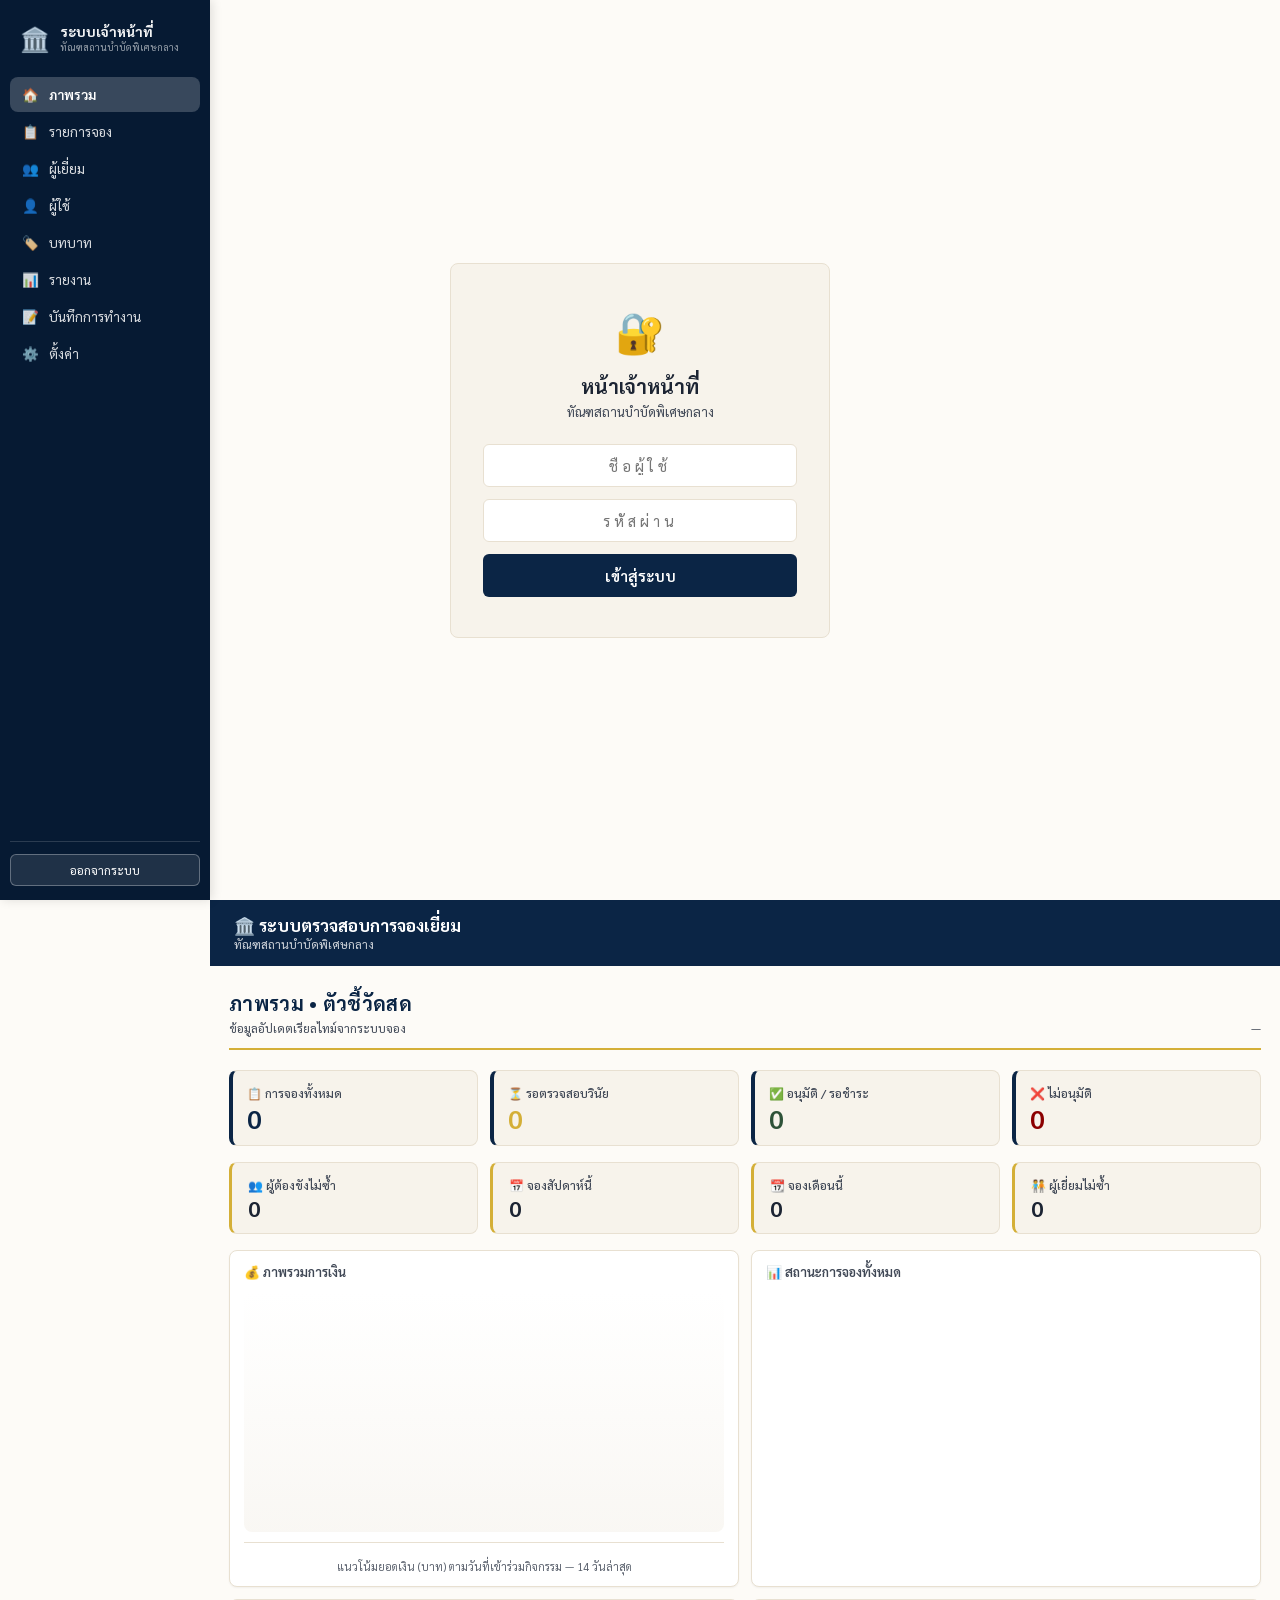
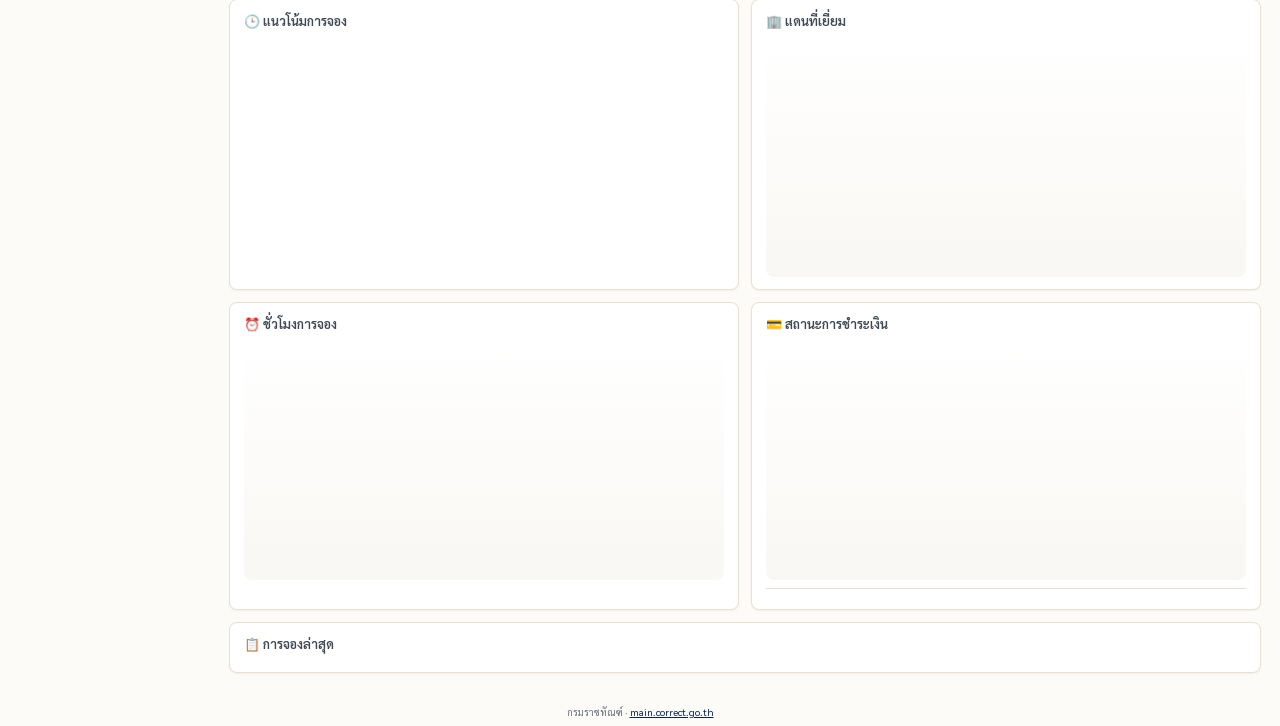
==== commit 86b55b58: "update" ====
--- a/admin.html
+++ b/admin.html
@@ -40,33 +40,36 @@
       <div id="userName" style="opacity:0.8;"></div>
     </div>
 <nav class="sb-nav">
-       <a class="sb-link active" data-view="home" onclick="switchView('home');return false">🏠 <span class="sb-text">ภาพรวม</span></a>
-       <a class="sb-link" data-view="reservations" onclick="switchView('reservations');return false">📋 <span class="sb-text">รายการจอง</span></a>
-       <a class="sb-link" data-view="reports" onclick="switchView('reports');return false">📊 <span class="sb-text">รายงาน</span></a>
-       <a class="sb-link" data-view="eventlog" onclick="switchView('eventlog');return false">📝 <span class="sb-text">บันทึกการทำงาน</span></a>
-     </nav>
+        <a class="sb-link active" data-view="home" onclick="switchView('home');return false">🏠 <span class="sb-text">ภาพรวม</span></a>
+        <a class="sb-link" data-view="reservations" onclick="switchView('reservations');return false">📋 <span class="sb-text">รายการจอง</span></a>
+        <a class="sb-link" data-view="visitors" onclick="switchView('visitors');return false">👥 <span class="sb-text">ผู้เยี่ยม</span></a>
+        <a class="sb-link" data-view="users" onclick="switchView('users');return false">👤 <span class="sb-text">ผู้ใช้</span></a>
+        <a class="sb-link" data-view="roles" onclick="switchView('roles');return false">🏷️ <span class="sb-text">บทบาท</span></a>
+        <a class="sb-link" data-view="reports" onclick="switchView('reports');return false">📊 <span class="sb-text">รายงาน</span></a>
+        <a class="sb-link" data-view="eventlog" onclick="switchView('eventlog');return false">📝 <span class="sb-text">บันทึกการทำงาน</span></a>
+        <a class="sb-link" data-view="settings" onclick="switchView('settings');return false">⚙️ <span class="sb-text">ตั้งค่า</span></a>
+      </nav>
     <div class="sb-bottom">
       <button onclick="doLogout()" style="width:100%;padding:7px 10px;border-radius:6px;border:1px solid rgba(255,255,255,.3);background:rgba(255,255,255,.1);color:#fff;font-size:12px;cursor:pointer;font-family:inherit">ออกจากระบบ</button>
     </div>
 </div>
-   
-    <!-- MAIN CONTENT -->
-    <div class="content-area">
-      <div class="topbar">
-       <div>
-         <h1 id="topTitle">🏛️ ระบบตรวจสอบการจองเยี่ยม</h1>
-         <div style="font-size:12px;opacity:0.8">ทัณฑสถานบำบัดพิเศษกลาง</div>
-       </div>
-       <div class="topbar-right">
-         <span id="topDate" style="font-size:13px;opacity:0.85"></span>
-       </div>
-     </div>
-
-    <div class="main">
-      <!-- HOME DASHBOARD VIEW -->
-      <div id="view-home" class="view">
-        <!-- Professional Header -->
-        <div class="overview-header">
+       
+     <!-- MAIN CONTENT -->
+     <div class="content-area">
+       <div class="topbar">
+        <div>
+          <h1 id="topTitle">🏛️ ระบบตรวจสอบการจองเยี่ยม</h1>
+          <div style="font-size:12px;opacity:0.8">ทัณฑสถานบำบัดพิเศษกลาง</div>
+        </div>
+        <div class="topbar-right">
+          <span id="topDate" style="font-size:13px;opacity:0.85"></span>
+        </div>
+      </div>
+
+<div class="main">
+       <!-- HOME DASHBOARD VIEW -->
+       <div id="view-home" class="view">
+         <div class="overview-header">
           <div>
             <h2>ภาพรวม • ตัวชี้วัดสด</h2>
             <div class="overview-subtitle">ข้อมูลอัปเดตเรียลไทม์จากระบบจอง</div>
@@ -93,7 +96,6 @@
           </div>
         </div>
 
-        <!-- Secondary Metrics (Contextual) -->
         <div class="metrics-row secondary">
           <div class="stat-card">
             <div class="stat-label">👥 ผู้ต้องขังไม่ซ้ำ</div>
@@ -113,8 +115,7 @@
           </div>
         </div>
 
-        <!-- Visualizations -->
-<div class="dash-grid">
+        <div class="dash-grid">
            <div class="dash-card">
              <div class="dash-card-h">
                <span>💰</span> ภาพรวมการเงิน
@@ -138,13 +139,32 @@
              </div>
              <canvas id="trendChart" style="width:100%;height:200px;display:block;margin-top:8px" aria-label="กราฟแนวโน้มการจอง"></canvas>
            </div>
+           <div class="dash-card">
+             <div class="dash-card-h">
+               <span>🏢</span> แดนที่เยี่ยม
+             </div>
+             <canvas id="wingChart" style="width:100%;height:200px;display:block;margin-top:8px" aria-label="กราฟแดนที่เยี่ยม"></canvas>
+           </div>
+           <div class="dash-card">
+             <div class="dash-card-h">
+               <span>⏰</span> ชั่วโมงการจอง
+             </div>
+             <canvas id="hourlyChart" style="width:100%;height:200px;display:block;margin-top:8px" aria-label="กราฟชั่วโมงการจอง"></canvas>
+           </div>
+           <div class="dash-card">
+             <div class="dash-card-h">
+               <span>💳</span> สถานะการชำระเงิน
+             </div>
+             <canvas id="paymentChart" style="width:100%;height:200px;display:block;margin-top:8px" aria-label="กราฟสถานะการชำระเงิน"></canvas>
+             <div id="paymentLegend" class="finance-chart-legend" style="margin-top:8px"></div>
+           </div>
            <div class="dash-card" style="grid-column: 1 / -1">
              <div class="dash-card-h"><span>📋</span> การจองล่าสุด <span id="recentCount" style="font-size:12px;color:var(--text2);font-weight:400"></span></div>
              <div id="recentBookings" style="margin-top:8px"></div>
            </div>
 </div>
 
-      </div>
+       </div>
 
       <!-- RESERVATIONS VIEW -->
       <div id="view-reservations" class="view" style="display:none" role="main">
@@ -252,11 +272,160 @@
             </table>
           </div>
         </div>
-      </div>
+</div>
       
-    </div>
-  </div>
-</div>
+<!-- VISITORS VIEW -->
+        <div id="view-visitors" class="view" style="display:none">
+          <div style="margin-bottom:12px">
+            <h1 style="font-size:20px;font-weight:700;margin-bottom:4px">👥 ผู้เยี่ยม</h1>
+            <div style="font-size:13px;color:var(--text2)">จัดการข้อมูลผู้เยี่ยมทั้งหมดในระบบ</div>
+          </div>
+          
+<div class="controls" style="margin-bottom:16px">
+             <input class="search-box" id="visitorsSearchBox" type="text" placeholder="🔍 ค้นหา ชื่อ / บัตรประชาชน / อีเมล" aria-label="ค้นหาผู้เยี่ยม" oninput="renderVisitorsTable()">
+             <button class="refresh-btn" onclick="loadVisitors()">🔄 โหลดใหม่</button>
+             <button class="btn-print superadmin-only" onclick="openAddVisitorModal()" style="margin-left:8px">➕ เพิ่มผู้เยี่ยม</button>
+             <button class="btn-refresh superadmin-only" onclick="openSearchBookingModal()" style="margin-left:8px">🔍 ค้นหาการจองเพื่อเพิ่มผู้เยี่ยม</button>
+           </div>
+          
+          <div class="table-wrap">
+            <div class="table-header">
+              <h2>รายการผู้เยี่ยมทั้งหมด</h2>
+              <span class="table-count" id="visitorsTableCount">0 รายการ</span>
+            </div>
+            <table>
+              <thead>
+                <tr>
+                  <th>ชื่อ</th>
+                  <th>บัตรประชาชน</th>
+                  <th class="hide-mobile">โทรศัพท์</th>
+                  <th class="hide-mobile">อีเมล</th>
+                  <th class="hide-mobile">ความสัมพันธ์</th>
+                  <th>การกระทำ</th>
+                </tr>
+              </thead>
+              <tbody id="visitorsTableBody">
+                <tr><td colspan="6" class="loading-state"><span class="spinner-sm"></span>กำลังโหลด...</td></tr>
+              </tbody>
+            </table>
+            <div id="visitorsPagination" class="pagination"></div>
+          </div>
+        </div>
+        
+        <!-- SEARCH BOOKING FOR EXTRA VISITOR MODAL -->
+        <div class="modal-bg" id="searchBookingModalBg" onclick="closeSearchBookingModal(event)">
+          <div class="modal modal-detail">
+            <div class="modal-head">
+              <h3>🔍 ค้นหาการจองเพื่อเพิ่มผู้เยี่ยม</h3>
+              <button class="modal-close" onclick="closeSearchBookingModal()">×</button>
+            </div>
+            <div class="modal-body">
+              <div style="margin-bottom:12px">
+                <input class="search-box" id="searchBookingInput" type="text" placeholder="🔍 ค้นหา เลขอ้างอิง / ชื่อผู้เยี่ยม / ผู้ต้องขัง" style="width:100%" oninput="filterBookingsForExtraVisitor()">
+              </div>
+              <div style="max-height:400px;overflow-y:auto">
+                <table>
+                  <thead>
+                    <tr>
+                      <th>เลขอ้างอิง</th>
+                      <th>ผู้เยี่ยม</th>
+                      <th>แดน</th>
+                      <th>จัดการ</th>
+                    </tr>
+                  </thead>
+                  <tbody id="addExtraVisitorBookingsBody">
+                    <tr><td colspan="4" class="loading-state"><span class="spinner-sm"></span>กำลังโหลด...</td></tr>
+                  </tbody>
+                </table>
+              </div>
+            </div>
+          </div>
+        </div>
+
+       <!-- USERS VIEW -->
+       <div id="view-users" class="view" style="display:none">
+         <div style="margin-bottom:12px">
+           <h1 style="font-size:20px;font-weight:700;margin-bottom:4px">👤 ผู้ใช้</h1>
+           <div style="font-size:13px;color:var(--text2)">จัดการผู้ใช้งานระบบ</div>
+         </div>
+         
+<div class="controls" style="margin-bottom:16px">
+            <input class="search-box" id="usersSearchBox" type="text" placeholder="🔍 ค้นหาชื่อผู้ใช้" aria-label="ค้นหาผู้ใช้" oninput="renderUsersTable()">
+            <button class="refresh-btn" onclick="loadUsersTable()">🔄 โหลดใหม่</button>
+            <button class="btn-print superadmin-only" onclick="openAddUserModal()" style="margin-left:8px">➕ เพิ่มผู้ใช้</button>
+          </div>
+         
+         <div class="table-wrap">
+           <div class="table-header">
+             <h2>รายการผู้ใช้ทั้งหมด</h2>
+             <span class="table-count" id="usersTableCount">0 รายการ</span>
+           </div>
+           <table>
+             <thead>
+               <tr>
+                 <th>ชื่อผู้ใช้</th>
+                 <th>ชื่อแสดง</th>
+                 <th>บทบาท</th>
+                 <th>สถานะ</th>
+                 <th>การกระทำ</th>
+               </tr>
+             </thead>
+             <tbody id="usersTableBody">
+               <tr><td colspan="5" class="loading-state"><span class="spinner-sm"></span>กำลังโหลด...</td></tr>
+             </tbody>
+           </table>
+         </div>
+       </div>
+
+       <!-- ROLES VIEW -->
+       <div id="view-roles" class="view" style="display:none">
+         <div style="margin-bottom:12px">
+           <h1 style="font-size:20px;font-weight:700;margin-bottom:4px">🏷️ บทบาท</h1>
+           <div style="font-size:13px;color:var(--text2)">ข้อมูลบทบาทและสิทธิ์การใช้งาน</div>
+         </div>
+         
+         <div class="table-wrap">
+           <div class="table-header">
+             <h2>บทบาททั้งหมด</h2>
+           </div>
+           <table>
+             <thead>
+               <tr>
+                 <th>ชื่อบทบาท</th>
+                 <th>สิทธิ์การใช้งาน</th>
+               </tr>
+             </thead>
+             <tbody id="rolesTableBody">
+               <tr><td colspan="2" class="loading-state">กำลังโหลด...</td></tr>
+             </tbody>
+           </table>
+         </div>
+       </div>
+
+       <!-- SETTINGS VIEW -->
+       <div id="view-settings" class="view" style="display:none">
+         <div style="margin-bottom:12px">
+           <h1 style="font-size:20px;font-weight:700;margin-bottom:4px">⚙️ ตั้งค่า</h1>
+           <div style="font-size:13px;color:var(--text2)">จัดการข้อมูลส่วนตัวและการตั้งค่า</div>
+         </div>
+         
+         <div class="controls" style="margin-bottom:16px">
+           <button class="refresh-btn" onclick="openChangePasswordModal()" style="margin-left:8px">🔐 เปลี่ยนรหัสผ่าน</button>
+         </div>
+         
+         <div style="display:flex;flex-direction:column;gap:16px;max-width:500px">
+           <div style="background:var(--bg2);border:1px solid var(--border);border-radius:var(--radius);padding:16px">
+             <div style="font-weight:600;margin-bottom:8px">ข้อมูลส่วนตัว</div>
+             <div style="font-size:14px;margin-bottom:4px"><strong>ชื่อผู้ใช้:</strong> <span id="settingsUsername">-</span></div>
+             <div style="font-size:14px;margin-bottom:4px"><strong>ชื่อแสดง:</strong> <span id="settingsDisplayName">-</span></div>
+             <div style="font-size:14px"><strong>บทบาท:</strong> <span id="settingsRole">-</span></div>
+           </div>
+         </div>
+       </div>
+       
+     </div>
+   </div>
+ </div>
 
 <!-- Slip Modal -->
 <div class="modal-bg" id="modalBg" onclick="closeModal(event)">
@@ -277,6 +446,115 @@
       <button class="modal-close" onclick="closeDetailModal()">×</button>
     </div>
     <div class="modal-body" id="detailModalBody"></div>
+  </div>
+</div>
+
+<!-- Add Visitor Modal -->
+<div class="modal-bg" id="addVisitorModalBg" onclick="closeAddVisitorModal(event)">
+  <div class="modal modal-detail">
+    <div class="modal-head">
+      <h3>➕ เพิ่มผู้เยี่ยม</h3>
+      <button class="modal-close" onclick="closeAddVisitorModal()">×</button>
+    </div>
+    <div class="modal-body">
+      <div id="addVisitorError" style="color:var(--red);font-size:13px;margin-bottom:8px;display:none"></div>
+      <div style="display:grid;gap:12px">
+        <div>
+          <label style="display:block;font-size:12px;color:var(--text2);margin-bottom:4px">ชื่อ-นามสกุล *</label>
+          <input type="text" id="addVisitorName" class="search-box" placeholder="ชื่อ-นามสกุล" style="width:100%">
+        </div>
+        <div>
+          <label style="display:block;font-size:12px;color:var(--text2);margin-bottom:4px">บัตรประชาชน *</label>
+          <input type="text" id="addVisitorIdCard" class="search-box" placeholder="เลขบัตรประชาชน" style="width:100%">
+        </div>
+        <div>
+          <label style="display:block;font-size:12px;color:var(--text2);margin-bottom:4px">โทรศัพท์</label>
+          <input type="text" id="addVisitorPhone" class="search-box" placeholder="เบอร์โทรศัพท์" style="width:100%">
+        </div>
+        <div>
+          <label style="display:block;font-size:12px;color:var(--text2);margin-bottom:4px">อีเมล</label>
+          <input type="email" id="addVisitorEmail" class="search-box" placeholder="อีเมล" style="width:100%">
+        </div>
+        <div>
+          <label style="display:block;font-size:12px;color:var(--text2);margin-bottom:4px">ความสัมพันธ์กับผู้ต้องขัง</label>
+          <input type="text" id="addVisitorRelation" class="search-box" placeholder="เช่น บุตร / ธิดา" style="width:100%">
+        </div>
+      </div>
+      <div style="display:flex;gap:8px;margin-top:16px;justify-content:flex-end">
+        <button class="btn-cancel" onclick="closeAddVisitorModal()" style="padding:8px 16px">ยกเลิก</button>
+        <button class="btn-approve" onclick="saveNewVisitor()" style="padding:8px 16px">บันทึก</button>
+      </div>
+    </div>
+  </div>
+</div>
+
+<!-- Add/Edit User Modal -->
+<div class="modal-bg" id="addUserModalBg" onclick="closeAddUserModal(event)">
+  <div class="modal modal-detail">
+    <div class="modal-head">
+      <h3 id="addUserModalTitle">➕ เพิ่มผู้ใช้</h3>
+      <button class="modal-close" onclick="closeAddUserModal()">×</button>
+    </div>
+    <div class="modal-body">
+      <div id="addUserError" style="color:var(--red);font-size:13px;margin-bottom:8px;display:none"></div>
+      <div style="display:grid;gap:12px">
+        <div>
+          <label style="display:block;font-size:12px;color:var(--text2);margin-bottom:4px">ชื่อผู้ใช้ *</label>
+          <input type="text" id="addUserUsername" class="search-box" placeholder="ชื่อผู้ใช้" style="width:100%">
+        </div>
+        <div>
+          <label style="display:block;font-size:12px;color:var(--text2);margin-bottom:4px">ชื่อแสดง</label>
+          <input type="text" id="addUserDisplayName" class="search-box" placeholder="ชื่อแสดง" style="width:100%">
+        </div>
+<div>
+           <label style="display:block;font-size:12px;color:var(--text2);margin-bottom:4px">รหัสผ่าน *</label>
+           <input type="password" id="addUserPassword" class="search-box" placeholder="รหัสผ่าน (อย่างน้อย 6 ตัวอักษร)" style="width:100%">
+         </div>
+         <div>
+           <label style="display:block;font-size:12px;color:var(--text2);margin-bottom:4px">ยืนยันรหัสผ่าน *</label>
+           <input type="password" id="addUserConfirmPassword" class="search-box" placeholder="ยืนยันรหัสผ่าน" style="width:100%">
+         </div>
+         <div>
+           <label style="display:block;font-size:12px;color:var(--text2);margin-bottom:4px">บทบาท *</label>
+           <select id="addUserRole" class="filter-select" style="width:100%"></select>
+         </div>
+      </div>
+      <div style="display:flex;gap:8px;margin-top:16px;justify-content:flex-end">
+        <button class="btn-cancel" onclick="closeAddUserModal()" style="padding:8px 16px">ยกเลิก</button>
+        <button class="btn-approve" onclick="saveNewUser()" style="padding:8px 16px">บันทึก</button>
+      </div>
+    </div>
+  </div>
+</div>
+
+<!-- Change Password Modal -->
+<div class="modal-bg" id="changePasswordModalBg" onclick="closeChangePasswordModal(event)">
+  <div class="modal">
+    <div class="modal-head">
+      <h3>🔐 เปลี่ยนรหัสผ่าน</h3>
+      <button class="modal-close" onclick="closeChangePasswordModal()">×</button>
+    </div>
+    <div class="modal-body">
+      <div id="changePasswordError" style="color:var(--red);font-size:13px;margin-bottom:8px;display:none"></div>
+      <div style="display:grid;gap:12px">
+        <div>
+          <label style="display:block;font-size:12px;color:var(--text2);margin-bottom:4px">รหัสผ่านปัจจุบัน *</label>
+          <input type="password" id="currentPassword" class="search-box" placeholder="รหัสผ่านปัจจุบัน" style="width:100%">
+        </div>
+        <div>
+          <label style="display:block;font-size:12px;color:var(--text2);margin-bottom:4px">รหัสผ่านใหม่ *</label>
+          <input type="password" id="newPassword" class="search-box" placeholder="รหัสผ่านใหม่ (อย่างน้อย 6 ตัวอักษร)" style="width:100%">
+        </div>
+        <div>
+          <label style="display:block;font-size:12px;color:var(--text2);margin-bottom:4px">ยืนยันรหัสผ่านใหม่ *</label>
+          <input type="password" id="confirmPassword" class="search-box" placeholder="ยืนยันรหัสผ่านใหม่" style="width:100%">
+        </div>
+      </div>
+      <div style="display:flex;gap:8px;margin-top:16px;justify-content:flex-end">
+        <button class="btn-cancel" onclick="closeChangePasswordModal()" style="padding:8px 16px">ยกเลิก</button>
+        <button class="btn-approve" onclick="changePassword()" style="padding:8px 16px">เปลี่ยนรหัสผ่าน</button>
+      </div>
+    </div>
   </div>
 </div>
 
@@ -293,7 +571,68 @@
   <!-- Pull to refresh indicator (mobile) -->
   <div class="pull-refresh" id="pullRefresh">⟳ ปล่อยเพื่อรีเฟรช</div>
   
-  <script>
+<!-- Add Extra Visitor to Booking Modal -->
+<div class="modal-bg" id="addExtraVisitorModalBg" onclick="closeAddExtraVisitorModal(event)">
+  <div class="modal modal-detail">
+    <div class="modal-head">
+      <h3>👥 เพิ่มผู้เยี่ยมในการจอง</h3>
+      <button class="modal-close" onclick="closeAddExtraVisitorModal()">×</button>
+    </div>
+    <div class="modal-body">
+      <div id="addExtraVisitorError" style="color:var(--red);font-size:13px;margin-bottom:8px;display:none"></div>
+      <div style="margin-bottom:12px;padding:8px;background:var(--bg2);border-radius:var(--radius-sm)">
+        <div style="font-size:12px;color:var(--text2);margin-bottom:2px">เลขอ้างอิงการจอง</div>
+        <div style="font-weight:600;color:var(--blue)" id="addExtraVisitorBookingRef">—</div>
+      </div>
+      <div id="addExtraVisitorBookingDetails" style="margin-bottom:12px;padding:10px;background:var(--bg2);border-radius:var(--radius-sm);display:none">
+        <div style="font-size:12px;color:var(--text2);margin-bottom:4px">ข้อมูลการจอง</div>
+        <div id="addExtraVisitorVisitorInfo" style="font-size:13px;margin-bottom:6px"></div>
+        <div id="addExtraVisitorPrisonerInfo" style="font-size:13px;margin-bottom:6px"></div>
+        <div id="addExtraVisitorDateInfo" style="font-size:13px;color:var(--text2)"></div>
+      </div>
+      <div style="display:grid;gap:12px">
+        <div>
+          <label style="display:block;font-size:12px;color:var(--text2);margin-bottom:4px">ชื่อ-นามสกุล *</label>
+          <input type="text" id="addExtraVisitorName" class="search-box" placeholder="ชื่อ-นามสกุล" style="width:100%">
+        </div>
+        <div>
+          <label style="display:block;font-size:12px;color:var(--text2);margin-bottom:4px">บัตรประชาชน *</label>
+          <input type="text" id="addExtraVisitorIdCard" class="search-box" placeholder="เลขบัตรประชาชน" style="width:100%">
+        </div>
+        <div>
+          <label style="display:block;font-size:12px;color:var(--text2);margin-bottom:4px">ความสัมพันธ์กับผู้ต้องขัง *</label>
+          <select id="addExtraVisitorRelation" class="filter-select" style="width:100%">
+            <option value="">เลือกความสัมพันธ์</option>
+            <option value="บุตร / ธิดา">บุตร / ธิดา</option>
+            <option value="คู่สมรส">คู่สมรส</option>
+            <option value="บิดา / มารดา">บิดา / มารดา</option>
+            <option value="พี่น้อง">พี่น้อง</option>
+            <option value="ญาติ">ญาติ</option>
+          </select>
+        </div>
+        <div>
+          <label style="display:block;font-size:12px;color:var(--text2);margin-bottom:4px">อายุ (ปี) *</label>
+          <input type="number" id="addExtraVisitorAge" class="search-box" placeholder="อายุ" min="0" max="120" style="width:100%">
+          <div style="font-size:11px;color:var(--text2);margin-top:4px">
+            💡 อัตโนมัติคำนวณค่าบริการ: 
+            <span style="color:var(--blue)">&lt;5 ปี: ฟรี</span> | 
+            <span style="color:var(--text)">5-8 ปี: 500 บาท</span> | 
+            <span style="color:var(--blue)">&gt;8 ปี: 1000 บาท</span>
+          </div>
+        </div>
+        <div id="addExtraVisitorPricePreview" style="display:none;padding:8px;background:var(--gold-light);border-radius:var(--radius-sm);font-size:13px">
+          <span style="color:var(--text2)">เพิ่มค่าบริการ:</span> <strong id="extraVisitorPriceAmount" style="color:var(--blue)">0 บาท</strong>
+        </div>
+      </div>
+      <div style="display:flex;gap:8px;margin-top:16px;justify-content:flex-end">
+        <button class="btn-cancel" onclick="closeAddExtraVisitorModal()" style="padding:8px 16px">ยกเลิก</button>
+        <button class="btn-approve" onclick="saveExtraVisitor()" style="padding:8px 16px">บันทึก</button>
+      </div>
+    </div>
+  </div>
+</div>
+
+<script>
 // Show bottom nav on mobile
 if (window.innerWidth <= 768) {
   document.getElementById('bottomNav').style.display = 'flex';
@@ -302,7 +641,22 @@
   const bottomNav = document.getElementById('bottomNav');
   if (bottomNav) bottomNav.style.display = window.innerWidth <= 768 ? 'flex' : 'none';
 });
-  </script>
+
+// Auto-calculate price when age changes
+const extraVisitorAgeInput = document.getElementById('addExtraVisitorAge');
+if (extraVisitorAgeInput) {
+  extraVisitorAgeInput.addEventListener('input', function() {
+    const age = parseInt(this.value) || 0;
+    const pricePreview = document.getElementById('addExtraVisitorPricePreview');
+    const priceAmount = document.getElementById('extraVisitorPriceAmount');
+    let price = 0;
+    if (age >= 5 && age <= 8) price = 500;
+    else if (age > 8) price = 1000;
+    pricePreview.style.display = age > 0 ? 'block' : 'none';
+    priceAmount.textContent = price.toLocaleString() + ' บาท';
+  });
+}
+</script>
   
   <div style="text-align:center;padding:8px;font-size:10px;color:#6B7280;background:#FDFBF7;">
     กรมราชทัณฑ์ · <a href="https://main.correct.go.th" target="_blank" rel="noopener" style="color:#0B2545;">main.correct.go.th</a>
--- a/src/css/admin.css
+++ b/src/css/admin.css
@@ -1,8 +1,19 @@
+/* ===== SHADCN DESIGN SYSTEM VARIABLES ===== */
 :root {
+  /* Thai Navy Theme */
   --navy: #0B2545;
   --crimson: #8B0000;
   --antique-gold: #D4AF37;
 
+  /* Shadcn-style radius */
+  --radius: 0.5rem;
+  --radius-lg: 0.75rem;
+
+  /* Shadow variables */
+  --shadow-sm: 0 1px 2px 0 rgba(0, 0, 0, 0.05);
+  --shadow: 0 1px 3px 0 rgba(0, 0, 0, 0.1), 0 1px 2px -1px rgba(0, 0, 0, 0.1);
+  --shadow-md: 0 4px 6px -1px rgba(0, 0, 0, 0.1), 0 2px 4px -2px rgba(0, 0, 0, 0.1);
+
   --primary: #8B0000;
   --primary-dark: #5C0000;
 
@@ -27,7 +38,6 @@
   --red: #8B0000;
   --red-light: #F8E6E6;
 
-  --radius: 10px;
   --radius-sm: 6px;
 
   --status-pending: #9CA3AF;
@@ -42,6 +52,11 @@
 
 * { box-sizing: border-box; margin: 0; padding: 0; }
 body { background: var(--bg); font-family: 'Sarabun', sans-serif; color: var(--text); min-height: 100vh; }
+
+/* Hide superadmin-only elements for non-superadmin users */
+body:not(.superadmin-mode) .superadmin-only {
+  display: none !important;
+}
 
 .sr-only {
   position: absolute;
@@ -1104,6 +1119,177 @@
   to { opacity: 1; transform: translateY(0); }
 }
 
+/* ===== SHADCN COMPONENT STYLES ===== */
+
+/* Button variants */
+.btn-ghost {
+  background: transparent;
+  border: none;
+  color: var(--text);
+  padding: 8px 12px;
+  border-radius: var(--radius-sm);
+  font-size: 14px;
+  font-weight: 500;
+  cursor: pointer;
+  font-family: inherit;
+  transition: all 0.15s ease;
+}
+.btn-ghost:hover {
+  background: var(--bg2);
+}
+.btn-ghost:active {
+  background: var(--border);
+}
+
+/* Card with shadow */
+.dash-card {
+  box-shadow: var(--shadow-sm);
+  transition: box-shadow 0.2s ease, transform 0.2s ease;
+}
+.dash-card:hover {
+  box-shadow: var(--shadow-md);
+}
+
+/* Form focus rings */
+.search-box:focus, .filter-select:focus {
+  outline: none;
+  border-color: var(--blue);
+  box-shadow: 0 0 0 3px rgba(11, 37, 69, 0.1);
+}
+
+/* Table striped rows */
+.table-wrap tbody tr:nth-child(even) {
+  background: rgba(0, 0, 0, 0.02);
+}
+
+/* ===== TOOLTIP ===== */
+.tooltip {
+  position: relative;
+  display: inline-block;
+}
+.tooltip-trigger {
+  cursor: pointer;
+}
+.tooltip-content {
+  position: absolute;
+  bottom: 125%;
+  left: 50%;
+  transform: translateX(-50%);
+  background: rgba(28, 36, 51, 0.95);
+  color: #fff;
+  padding: 6px 10px;
+  border-radius: var(--radius-sm);
+  font-size: 12px;
+  white-space: nowrap;
+  z-index: 1000;
+  opacity: 0;
+  visibility: hidden;
+  transition: opacity 0.15s ease;
+  pointer-events: none;
+  box-shadow: var(--shadow);
+}
+.tooltip-content::after {
+  content: '';
+  position: absolute;
+  top: 100%;
+  left: 50%;
+  margin-left: -4px;
+  border-width: 4px;
+  border-style: solid;
+  border-color: rgba(28, 36, 51, 0.95) transparent transparent transparent;
+}
+.tooltip:hover .tooltip-content {
+  opacity: 1;
+  visibility: visible;
+}
+
+/* ===== DROPDOWN MENU ===== */
+.dropdown {
+  position: relative;
+  display: inline-block;
+}
+.dropdown-trigger {
+  cursor: pointer;
+}
+.dropdown-menu {
+  position: absolute;
+  top: 100%;
+  right: 0;
+  background: #fff;
+  border: 1px solid var(--border);
+  border-radius: var(--radius-sm);
+  box-shadow: var(--shadow-md);
+  min-width: 180px;
+  z-index: 100;
+  opacity: 0;
+  visibility: hidden;
+  transform: translateY(-8px);
+  transition: all 0.15s ease;
+}
+.dropdown-menu.show {
+  opacity: 1;
+  visibility: visible;
+  transform: translateY(0);
+}
+.dropdown-item {
+  display: block;
+  padding: 8px 12px;
+  color: var(--text);
+  text-decoration: none;
+  font-size: 14px;
+  transition: background 0.15s ease;
+}
+.dropdown-item:hover {
+  background: var(--bg2);
+}
+.dropdown-divider {
+  height: 1px;
+  background: var(--border);
+  margin: 4px 0;
+}
+
+/* ===== TOGGLE SWITCH ===== */
+.toggle {
+  position: relative;
+  display: inline-block;
+  width: 40px;
+  height: 20px;
+}
+.toggle input {
+  opacity: 0;
+  width: 0;
+  height: 0;
+}
+.toggle-slider {
+  position: absolute;
+  cursor: pointer;
+  top: 0;
+  left: 0;
+  right: 0;
+  bottom: 0;
+  background: var(--border);
+  border-radius: 20px;
+  transition: 0.2s ease;
+}
+.toggle-slider::before {
+  position: absolute;
+  content: '';
+  height: 16px;
+  width: 16px;
+  left: 2px;
+  bottom: 2px;
+  background: #fff;
+  border-radius: 50%;
+  transition: 0.2s ease;
+  box-shadow: var(--shadow-sm);
+}
+.toggle input:checked + .toggle-slider {
+  background: var(--blue);
+}
+.toggle input:checked + .toggle-slider::before {
+  transform: translateX(20px);
+}
+
 /* ===== PULL TO REFRESH ===== */
 .pull-refresh {
   position: fixed;
@@ -1136,7 +1322,25 @@
     gap: 8px;
   }
   
-  .finance-kpi-item {
-    padding: 10px 12px;
-  }
-}+.finance-kpi-item {
+     padding: 10px 12px;
+   }
+ }
+
+ /* Enhanced chart styles */
+ #wingChart, #hourlyChart, #paymentChart {
+   border-radius: 8px;
+   background: linear-gradient(180deg, rgba(255,255,255,0.6) 0%, rgba(232,224,209,0.25) 100%);
+ }
+
+ @media (max-width: 900px) {
+   .dash-grid {
+     grid-template-columns: 1fr;
+   }
+ }
+
+ @media (min-width: 1200px) {
+   #wingChart, #hourlyChart, #paymentChart {
+     height: 240px !important;
+   }
+ }
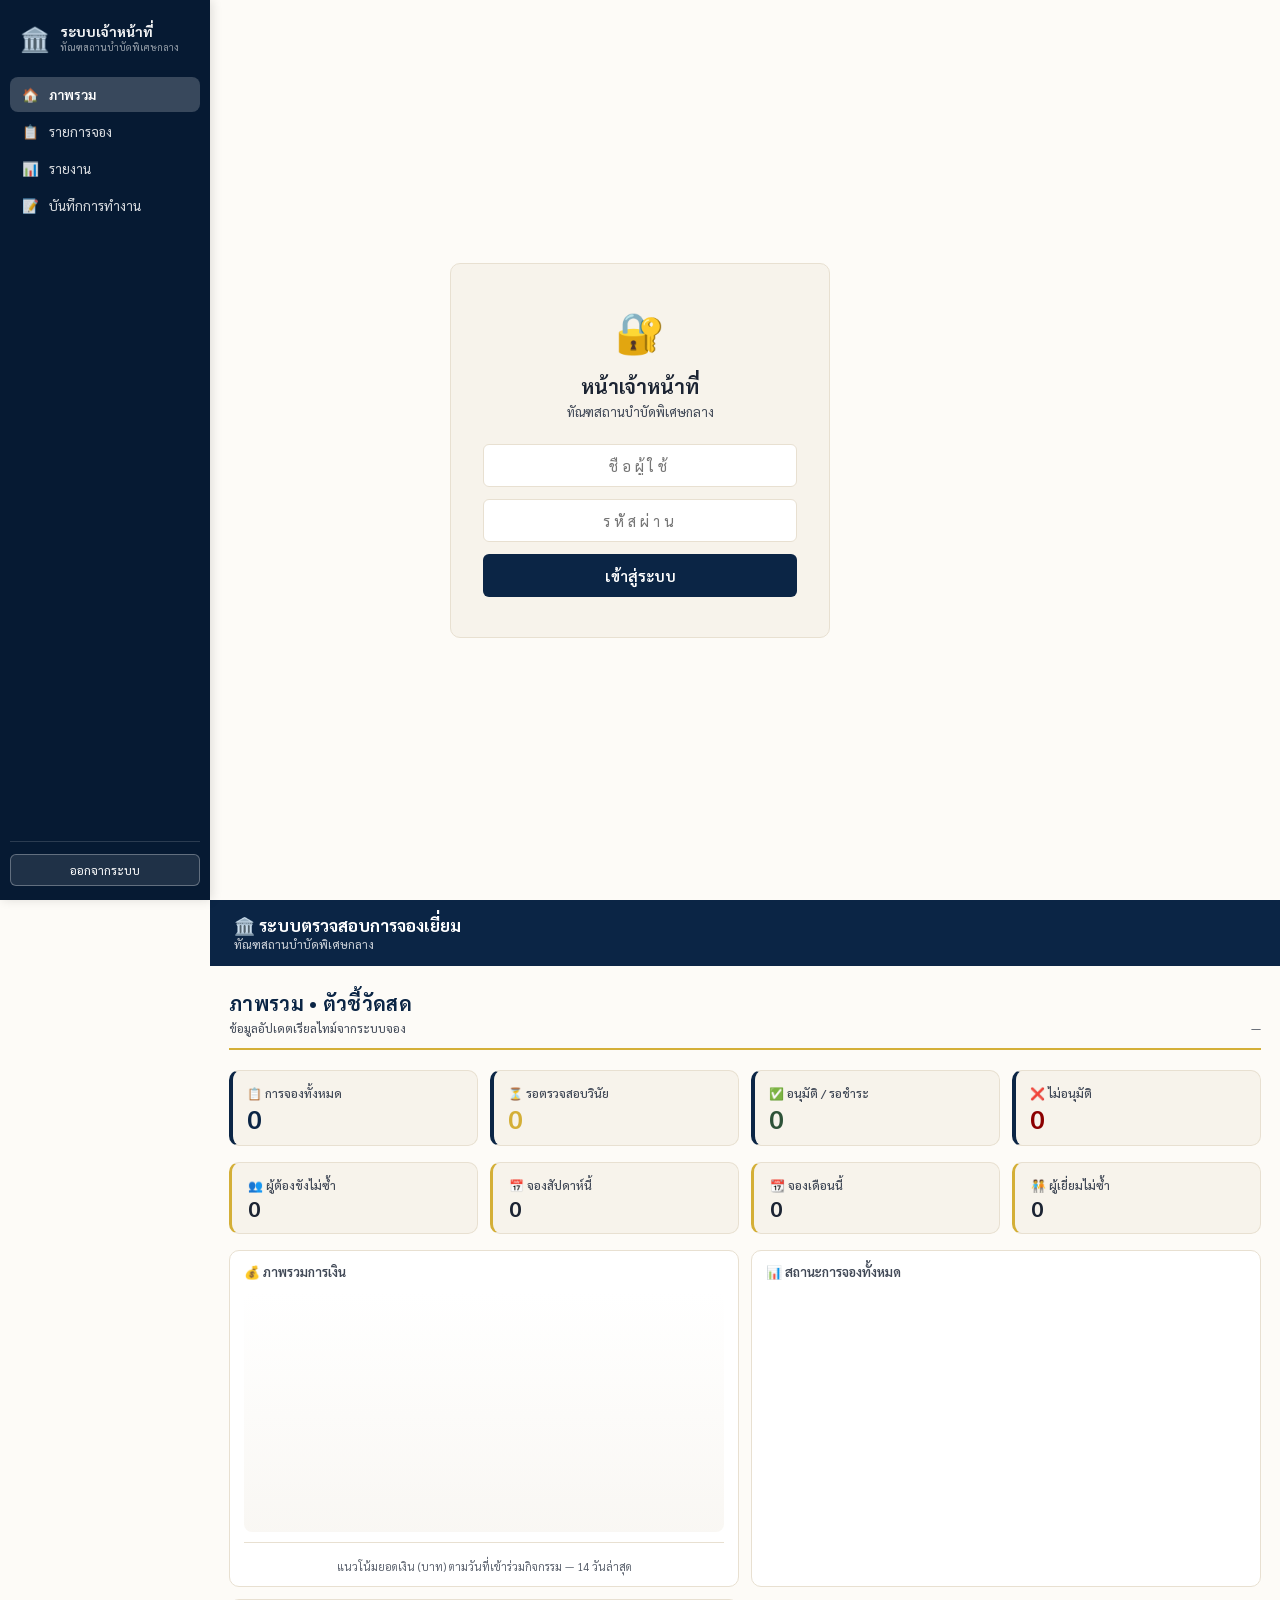
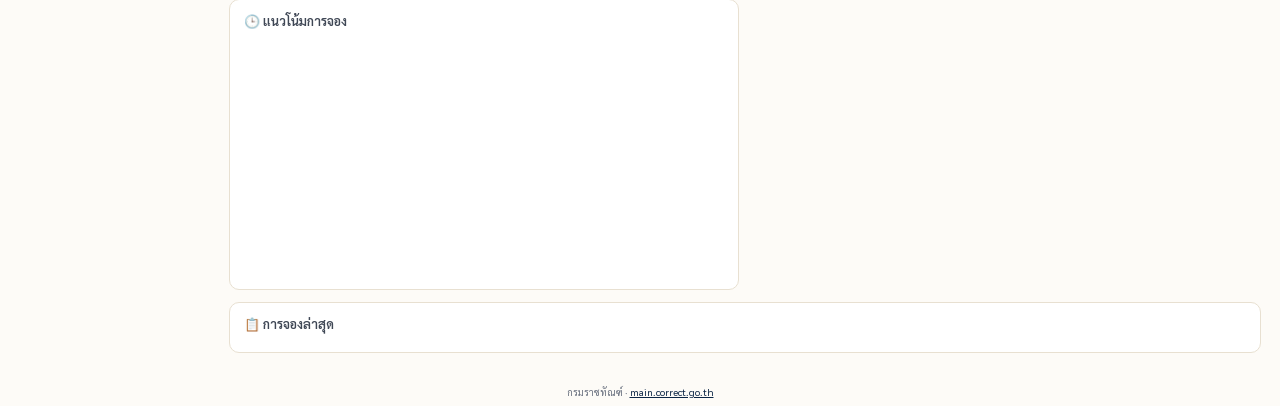
==== commit 12294069: "revert back" ====
--- a/admin.html
+++ b/admin.html
@@ -40,36 +40,33 @@
       <div id="userName" style="opacity:0.8;"></div>
     </div>
 <nav class="sb-nav">
-        <a class="sb-link active" data-view="home" onclick="switchView('home');return false">🏠 <span class="sb-text">ภาพรวม</span></a>
-        <a class="sb-link" data-view="reservations" onclick="switchView('reservations');return false">📋 <span class="sb-text">รายการจอง</span></a>
-        <a class="sb-link" data-view="visitors" onclick="switchView('visitors');return false">👥 <span class="sb-text">ผู้เยี่ยม</span></a>
-        <a class="sb-link" data-view="users" onclick="switchView('users');return false">👤 <span class="sb-text">ผู้ใช้</span></a>
-        <a class="sb-link" data-view="roles" onclick="switchView('roles');return false">🏷️ <span class="sb-text">บทบาท</span></a>
-        <a class="sb-link" data-view="reports" onclick="switchView('reports');return false">📊 <span class="sb-text">รายงาน</span></a>
-        <a class="sb-link" data-view="eventlog" onclick="switchView('eventlog');return false">📝 <span class="sb-text">บันทึกการทำงาน</span></a>
-        <a class="sb-link" data-view="settings" onclick="switchView('settings');return false">⚙️ <span class="sb-text">ตั้งค่า</span></a>
-      </nav>
+       <a class="sb-link active" data-view="home" onclick="switchView('home');return false">🏠 <span class="sb-text">ภาพรวม</span></a>
+       <a class="sb-link" data-view="reservations" onclick="switchView('reservations');return false">📋 <span class="sb-text">รายการจอง</span></a>
+       <a class="sb-link" data-view="reports" onclick="switchView('reports');return false">📊 <span class="sb-text">รายงาน</span></a>
+       <a class="sb-link" data-view="eventlog" onclick="switchView('eventlog');return false">📝 <span class="sb-text">บันทึกการทำงาน</span></a>
+     </nav>
     <div class="sb-bottom">
       <button onclick="doLogout()" style="width:100%;padding:7px 10px;border-radius:6px;border:1px solid rgba(255,255,255,.3);background:rgba(255,255,255,.1);color:#fff;font-size:12px;cursor:pointer;font-family:inherit">ออกจากระบบ</button>
     </div>
 </div>
-       
-     <!-- MAIN CONTENT -->
-     <div class="content-area">
-       <div class="topbar">
-        <div>
-          <h1 id="topTitle">🏛️ ระบบตรวจสอบการจองเยี่ยม</h1>
-          <div style="font-size:12px;opacity:0.8">ทัณฑสถานบำบัดพิเศษกลาง</div>
-        </div>
-        <div class="topbar-right">
-          <span id="topDate" style="font-size:13px;opacity:0.85"></span>
-        </div>
-      </div>
-
-<div class="main">
-       <!-- HOME DASHBOARD VIEW -->
-       <div id="view-home" class="view">
-         <div class="overview-header">
+   
+    <!-- MAIN CONTENT -->
+    <div class="content-area">
+      <div class="topbar">
+       <div>
+         <h1 id="topTitle">🏛️ ระบบตรวจสอบการจองเยี่ยม</h1>
+         <div style="font-size:12px;opacity:0.8">ทัณฑสถานบำบัดพิเศษกลาง</div>
+       </div>
+       <div class="topbar-right">
+         <span id="topDate" style="font-size:13px;opacity:0.85"></span>
+       </div>
+     </div>
+
+    <div class="main">
+      <!-- HOME DASHBOARD VIEW -->
+      <div id="view-home" class="view">
+        <!-- Professional Header -->
+        <div class="overview-header">
           <div>
             <h2>ภาพรวม • ตัวชี้วัดสด</h2>
             <div class="overview-subtitle">ข้อมูลอัปเดตเรียลไทม์จากระบบจอง</div>
@@ -96,6 +93,7 @@
           </div>
         </div>
 
+        <!-- Secondary Metrics (Contextual) -->
         <div class="metrics-row secondary">
           <div class="stat-card">
             <div class="stat-label">👥 ผู้ต้องขังไม่ซ้ำ</div>
@@ -115,7 +113,8 @@
           </div>
         </div>
 
-        <div class="dash-grid">
+        <!-- Visualizations -->
+<div class="dash-grid">
            <div class="dash-card">
              <div class="dash-card-h">
                <span>💰</span> ภาพรวมการเงิน
@@ -139,32 +138,13 @@
              </div>
              <canvas id="trendChart" style="width:100%;height:200px;display:block;margin-top:8px" aria-label="กราฟแนวโน้มการจอง"></canvas>
            </div>
-           <div class="dash-card">
-             <div class="dash-card-h">
-               <span>🏢</span> แดนที่เยี่ยม
-             </div>
-             <canvas id="wingChart" style="width:100%;height:200px;display:block;margin-top:8px" aria-label="กราฟแดนที่เยี่ยม"></canvas>
-           </div>
-           <div class="dash-card">
-             <div class="dash-card-h">
-               <span>⏰</span> ชั่วโมงการจอง
-             </div>
-             <canvas id="hourlyChart" style="width:100%;height:200px;display:block;margin-top:8px" aria-label="กราฟชั่วโมงการจอง"></canvas>
-           </div>
-           <div class="dash-card">
-             <div class="dash-card-h">
-               <span>💳</span> สถานะการชำระเงิน
-             </div>
-             <canvas id="paymentChart" style="width:100%;height:200px;display:block;margin-top:8px" aria-label="กราฟสถานะการชำระเงิน"></canvas>
-             <div id="paymentLegend" class="finance-chart-legend" style="margin-top:8px"></div>
-           </div>
            <div class="dash-card" style="grid-column: 1 / -1">
              <div class="dash-card-h"><span>📋</span> การจองล่าสุด <span id="recentCount" style="font-size:12px;color:var(--text2);font-weight:400"></span></div>
              <div id="recentBookings" style="margin-top:8px"></div>
            </div>
 </div>
 
-       </div>
+      </div>
 
       <!-- RESERVATIONS VIEW -->
       <div id="view-reservations" class="view" style="display:none" role="main">
@@ -272,160 +252,11 @@
             </table>
           </div>
         </div>
-</div>
+      </div>
       
-<!-- VISITORS VIEW -->
-        <div id="view-visitors" class="view" style="display:none">
-          <div style="margin-bottom:12px">
-            <h1 style="font-size:20px;font-weight:700;margin-bottom:4px">👥 ผู้เยี่ยม</h1>
-            <div style="font-size:13px;color:var(--text2)">จัดการข้อมูลผู้เยี่ยมทั้งหมดในระบบ</div>
-          </div>
-          
-<div class="controls" style="margin-bottom:16px">
-             <input class="search-box" id="visitorsSearchBox" type="text" placeholder="🔍 ค้นหา ชื่อ / บัตรประชาชน / อีเมล" aria-label="ค้นหาผู้เยี่ยม" oninput="renderVisitorsTable()">
-             <button class="refresh-btn" onclick="loadVisitors()">🔄 โหลดใหม่</button>
-             <button class="btn-print superadmin-only" onclick="openAddVisitorModal()" style="margin-left:8px">➕ เพิ่มผู้เยี่ยม</button>
-             <button class="btn-refresh superadmin-only" onclick="openSearchBookingModal()" style="margin-left:8px">🔍 ค้นหาการจองเพื่อเพิ่มผู้เยี่ยม</button>
-           </div>
-          
-          <div class="table-wrap">
-            <div class="table-header">
-              <h2>รายการผู้เยี่ยมทั้งหมด</h2>
-              <span class="table-count" id="visitorsTableCount">0 รายการ</span>
-            </div>
-            <table>
-              <thead>
-                <tr>
-                  <th>ชื่อ</th>
-                  <th>บัตรประชาชน</th>
-                  <th class="hide-mobile">โทรศัพท์</th>
-                  <th class="hide-mobile">อีเมล</th>
-                  <th class="hide-mobile">ความสัมพันธ์</th>
-                  <th>การกระทำ</th>
-                </tr>
-              </thead>
-              <tbody id="visitorsTableBody">
-                <tr><td colspan="6" class="loading-state"><span class="spinner-sm"></span>กำลังโหลด...</td></tr>
-              </tbody>
-            </table>
-            <div id="visitorsPagination" class="pagination"></div>
-          </div>
-        </div>
-        
-        <!-- SEARCH BOOKING FOR EXTRA VISITOR MODAL -->
-        <div class="modal-bg" id="searchBookingModalBg" onclick="closeSearchBookingModal(event)">
-          <div class="modal modal-detail">
-            <div class="modal-head">
-              <h3>🔍 ค้นหาการจองเพื่อเพิ่มผู้เยี่ยม</h3>
-              <button class="modal-close" onclick="closeSearchBookingModal()">×</button>
-            </div>
-            <div class="modal-body">
-              <div style="margin-bottom:12px">
-                <input class="search-box" id="searchBookingInput" type="text" placeholder="🔍 ค้นหา เลขอ้างอิง / ชื่อผู้เยี่ยม / ผู้ต้องขัง" style="width:100%" oninput="filterBookingsForExtraVisitor()">
-              </div>
-              <div style="max-height:400px;overflow-y:auto">
-                <table>
-                  <thead>
-                    <tr>
-                      <th>เลขอ้างอิง</th>
-                      <th>ผู้เยี่ยม</th>
-                      <th>แดน</th>
-                      <th>จัดการ</th>
-                    </tr>
-                  </thead>
-                  <tbody id="addExtraVisitorBookingsBody">
-                    <tr><td colspan="4" class="loading-state"><span class="spinner-sm"></span>กำลังโหลด...</td></tr>
-                  </tbody>
-                </table>
-              </div>
-            </div>
-          </div>
-        </div>
-
-       <!-- USERS VIEW -->
-       <div id="view-users" class="view" style="display:none">
-         <div style="margin-bottom:12px">
-           <h1 style="font-size:20px;font-weight:700;margin-bottom:4px">👤 ผู้ใช้</h1>
-           <div style="font-size:13px;color:var(--text2)">จัดการผู้ใช้งานระบบ</div>
-         </div>
-         
-<div class="controls" style="margin-bottom:16px">
-            <input class="search-box" id="usersSearchBox" type="text" placeholder="🔍 ค้นหาชื่อผู้ใช้" aria-label="ค้นหาผู้ใช้" oninput="renderUsersTable()">
-            <button class="refresh-btn" onclick="loadUsersTable()">🔄 โหลดใหม่</button>
-            <button class="btn-print superadmin-only" onclick="openAddUserModal()" style="margin-left:8px">➕ เพิ่มผู้ใช้</button>
-          </div>
-         
-         <div class="table-wrap">
-           <div class="table-header">
-             <h2>รายการผู้ใช้ทั้งหมด</h2>
-             <span class="table-count" id="usersTableCount">0 รายการ</span>
-           </div>
-           <table>
-             <thead>
-               <tr>
-                 <th>ชื่อผู้ใช้</th>
-                 <th>ชื่อแสดง</th>
-                 <th>บทบาท</th>
-                 <th>สถานะ</th>
-                 <th>การกระทำ</th>
-               </tr>
-             </thead>
-             <tbody id="usersTableBody">
-               <tr><td colspan="5" class="loading-state"><span class="spinner-sm"></span>กำลังโหลด...</td></tr>
-             </tbody>
-           </table>
-         </div>
-       </div>
-
-       <!-- ROLES VIEW -->
-       <div id="view-roles" class="view" style="display:none">
-         <div style="margin-bottom:12px">
-           <h1 style="font-size:20px;font-weight:700;margin-bottom:4px">🏷️ บทบาท</h1>
-           <div style="font-size:13px;color:var(--text2)">ข้อมูลบทบาทและสิทธิ์การใช้งาน</div>
-         </div>
-         
-         <div class="table-wrap">
-           <div class="table-header">
-             <h2>บทบาททั้งหมด</h2>
-           </div>
-           <table>
-             <thead>
-               <tr>
-                 <th>ชื่อบทบาท</th>
-                 <th>สิทธิ์การใช้งาน</th>
-               </tr>
-             </thead>
-             <tbody id="rolesTableBody">
-               <tr><td colspan="2" class="loading-state">กำลังโหลด...</td></tr>
-             </tbody>
-           </table>
-         </div>
-       </div>
-
-       <!-- SETTINGS VIEW -->
-       <div id="view-settings" class="view" style="display:none">
-         <div style="margin-bottom:12px">
-           <h1 style="font-size:20px;font-weight:700;margin-bottom:4px">⚙️ ตั้งค่า</h1>
-           <div style="font-size:13px;color:var(--text2)">จัดการข้อมูลส่วนตัวและการตั้งค่า</div>
-         </div>
-         
-         <div class="controls" style="margin-bottom:16px">
-           <button class="refresh-btn" onclick="openChangePasswordModal()" style="margin-left:8px">🔐 เปลี่ยนรหัสผ่าน</button>
-         </div>
-         
-         <div style="display:flex;flex-direction:column;gap:16px;max-width:500px">
-           <div style="background:var(--bg2);border:1px solid var(--border);border-radius:var(--radius);padding:16px">
-             <div style="font-weight:600;margin-bottom:8px">ข้อมูลส่วนตัว</div>
-             <div style="font-size:14px;margin-bottom:4px"><strong>ชื่อผู้ใช้:</strong> <span id="settingsUsername">-</span></div>
-             <div style="font-size:14px;margin-bottom:4px"><strong>ชื่อแสดง:</strong> <span id="settingsDisplayName">-</span></div>
-             <div style="font-size:14px"><strong>บทบาท:</strong> <span id="settingsRole">-</span></div>
-           </div>
-         </div>
-       </div>
-       
-     </div>
-   </div>
- </div>
+    </div>
+  </div>
+</div>
 
 <!-- Slip Modal -->
 <div class="modal-bg" id="modalBg" onclick="closeModal(event)">
@@ -446,115 +277,6 @@
       <button class="modal-close" onclick="closeDetailModal()">×</button>
     </div>
     <div class="modal-body" id="detailModalBody"></div>
-  </div>
-</div>
-
-<!-- Add Visitor Modal -->
-<div class="modal-bg" id="addVisitorModalBg" onclick="closeAddVisitorModal(event)">
-  <div class="modal modal-detail">
-    <div class="modal-head">
-      <h3>➕ เพิ่มผู้เยี่ยม</h3>
-      <button class="modal-close" onclick="closeAddVisitorModal()">×</button>
-    </div>
-    <div class="modal-body">
-      <div id="addVisitorError" style="color:var(--red);font-size:13px;margin-bottom:8px;display:none"></div>
-      <div style="display:grid;gap:12px">
-        <div>
-          <label style="display:block;font-size:12px;color:var(--text2);margin-bottom:4px">ชื่อ-นามสกุล *</label>
-          <input type="text" id="addVisitorName" class="search-box" placeholder="ชื่อ-นามสกุล" style="width:100%">
-        </div>
-        <div>
-          <label style="display:block;font-size:12px;color:var(--text2);margin-bottom:4px">บัตรประชาชน *</label>
-          <input type="text" id="addVisitorIdCard" class="search-box" placeholder="เลขบัตรประชาชน" style="width:100%">
-        </div>
-        <div>
-          <label style="display:block;font-size:12px;color:var(--text2);margin-bottom:4px">โทรศัพท์</label>
-          <input type="text" id="addVisitorPhone" class="search-box" placeholder="เบอร์โทรศัพท์" style="width:100%">
-        </div>
-        <div>
-          <label style="display:block;font-size:12px;color:var(--text2);margin-bottom:4px">อีเมล</label>
-          <input type="email" id="addVisitorEmail" class="search-box" placeholder="อีเมล" style="width:100%">
-        </div>
-        <div>
-          <label style="display:block;font-size:12px;color:var(--text2);margin-bottom:4px">ความสัมพันธ์กับผู้ต้องขัง</label>
-          <input type="text" id="addVisitorRelation" class="search-box" placeholder="เช่น บุตร / ธิดา" style="width:100%">
-        </div>
-      </div>
-      <div style="display:flex;gap:8px;margin-top:16px;justify-content:flex-end">
-        <button class="btn-cancel" onclick="closeAddVisitorModal()" style="padding:8px 16px">ยกเลิก</button>
-        <button class="btn-approve" onclick="saveNewVisitor()" style="padding:8px 16px">บันทึก</button>
-      </div>
-    </div>
-  </div>
-</div>
-
-<!-- Add/Edit User Modal -->
-<div class="modal-bg" id="addUserModalBg" onclick="closeAddUserModal(event)">
-  <div class="modal modal-detail">
-    <div class="modal-head">
-      <h3 id="addUserModalTitle">➕ เพิ่มผู้ใช้</h3>
-      <button class="modal-close" onclick="closeAddUserModal()">×</button>
-    </div>
-    <div class="modal-body">
-      <div id="addUserError" style="color:var(--red);font-size:13px;margin-bottom:8px;display:none"></div>
-      <div style="display:grid;gap:12px">
-        <div>
-          <label style="display:block;font-size:12px;color:var(--text2);margin-bottom:4px">ชื่อผู้ใช้ *</label>
-          <input type="text" id="addUserUsername" class="search-box" placeholder="ชื่อผู้ใช้" style="width:100%">
-        </div>
-        <div>
-          <label style="display:block;font-size:12px;color:var(--text2);margin-bottom:4px">ชื่อแสดง</label>
-          <input type="text" id="addUserDisplayName" class="search-box" placeholder="ชื่อแสดง" style="width:100%">
-        </div>
-<div>
-           <label style="display:block;font-size:12px;color:var(--text2);margin-bottom:4px">รหัสผ่าน *</label>
-           <input type="password" id="addUserPassword" class="search-box" placeholder="รหัสผ่าน (อย่างน้อย 6 ตัวอักษร)" style="width:100%">
-         </div>
-         <div>
-           <label style="display:block;font-size:12px;color:var(--text2);margin-bottom:4px">ยืนยันรหัสผ่าน *</label>
-           <input type="password" id="addUserConfirmPassword" class="search-box" placeholder="ยืนยันรหัสผ่าน" style="width:100%">
-         </div>
-         <div>
-           <label style="display:block;font-size:12px;color:var(--text2);margin-bottom:4px">บทบาท *</label>
-           <select id="addUserRole" class="filter-select" style="width:100%"></select>
-         </div>
-      </div>
-      <div style="display:flex;gap:8px;margin-top:16px;justify-content:flex-end">
-        <button class="btn-cancel" onclick="closeAddUserModal()" style="padding:8px 16px">ยกเลิก</button>
-        <button class="btn-approve" onclick="saveNewUser()" style="padding:8px 16px">บันทึก</button>
-      </div>
-    </div>
-  </div>
-</div>
-
-<!-- Change Password Modal -->
-<div class="modal-bg" id="changePasswordModalBg" onclick="closeChangePasswordModal(event)">
-  <div class="modal">
-    <div class="modal-head">
-      <h3>🔐 เปลี่ยนรหัสผ่าน</h3>
-      <button class="modal-close" onclick="closeChangePasswordModal()">×</button>
-    </div>
-    <div class="modal-body">
-      <div id="changePasswordError" style="color:var(--red);font-size:13px;margin-bottom:8px;display:none"></div>
-      <div style="display:grid;gap:12px">
-        <div>
-          <label style="display:block;font-size:12px;color:var(--text2);margin-bottom:4px">รหัสผ่านปัจจุบัน *</label>
-          <input type="password" id="currentPassword" class="search-box" placeholder="รหัสผ่านปัจจุบัน" style="width:100%">
-        </div>
-        <div>
-          <label style="display:block;font-size:12px;color:var(--text2);margin-bottom:4px">รหัสผ่านใหม่ *</label>
-          <input type="password" id="newPassword" class="search-box" placeholder="รหัสผ่านใหม่ (อย่างน้อย 6 ตัวอักษร)" style="width:100%">
-        </div>
-        <div>
-          <label style="display:block;font-size:12px;color:var(--text2);margin-bottom:4px">ยืนยันรหัสผ่านใหม่ *</label>
-          <input type="password" id="confirmPassword" class="search-box" placeholder="ยืนยันรหัสผ่านใหม่" style="width:100%">
-        </div>
-      </div>
-      <div style="display:flex;gap:8px;margin-top:16px;justify-content:flex-end">
-        <button class="btn-cancel" onclick="closeChangePasswordModal()" style="padding:8px 16px">ยกเลิก</button>
-        <button class="btn-approve" onclick="changePassword()" style="padding:8px 16px">เปลี่ยนรหัสผ่าน</button>
-      </div>
-    </div>
   </div>
 </div>
 
@@ -571,68 +293,7 @@
   <!-- Pull to refresh indicator (mobile) -->
   <div class="pull-refresh" id="pullRefresh">⟳ ปล่อยเพื่อรีเฟรช</div>
   
-<!-- Add Extra Visitor to Booking Modal -->
-<div class="modal-bg" id="addExtraVisitorModalBg" onclick="closeAddExtraVisitorModal(event)">
-  <div class="modal modal-detail">
-    <div class="modal-head">
-      <h3>👥 เพิ่มผู้เยี่ยมในการจอง</h3>
-      <button class="modal-close" onclick="closeAddExtraVisitorModal()">×</button>
-    </div>
-    <div class="modal-body">
-      <div id="addExtraVisitorError" style="color:var(--red);font-size:13px;margin-bottom:8px;display:none"></div>
-      <div style="margin-bottom:12px;padding:8px;background:var(--bg2);border-radius:var(--radius-sm)">
-        <div style="font-size:12px;color:var(--text2);margin-bottom:2px">เลขอ้างอิงการจอง</div>
-        <div style="font-weight:600;color:var(--blue)" id="addExtraVisitorBookingRef">—</div>
-      </div>
-      <div id="addExtraVisitorBookingDetails" style="margin-bottom:12px;padding:10px;background:var(--bg2);border-radius:var(--radius-sm);display:none">
-        <div style="font-size:12px;color:var(--text2);margin-bottom:4px">ข้อมูลการจอง</div>
-        <div id="addExtraVisitorVisitorInfo" style="font-size:13px;margin-bottom:6px"></div>
-        <div id="addExtraVisitorPrisonerInfo" style="font-size:13px;margin-bottom:6px"></div>
-        <div id="addExtraVisitorDateInfo" style="font-size:13px;color:var(--text2)"></div>
-      </div>
-      <div style="display:grid;gap:12px">
-        <div>
-          <label style="display:block;font-size:12px;color:var(--text2);margin-bottom:4px">ชื่อ-นามสกุล *</label>
-          <input type="text" id="addExtraVisitorName" class="search-box" placeholder="ชื่อ-นามสกุล" style="width:100%">
-        </div>
-        <div>
-          <label style="display:block;font-size:12px;color:var(--text2);margin-bottom:4px">บัตรประชาชน *</label>
-          <input type="text" id="addExtraVisitorIdCard" class="search-box" placeholder="เลขบัตรประชาชน" style="width:100%">
-        </div>
-        <div>
-          <label style="display:block;font-size:12px;color:var(--text2);margin-bottom:4px">ความสัมพันธ์กับผู้ต้องขัง *</label>
-          <select id="addExtraVisitorRelation" class="filter-select" style="width:100%">
-            <option value="">เลือกความสัมพันธ์</option>
-            <option value="บุตร / ธิดา">บุตร / ธิดา</option>
-            <option value="คู่สมรส">คู่สมรส</option>
-            <option value="บิดา / มารดา">บิดา / มารดา</option>
-            <option value="พี่น้อง">พี่น้อง</option>
-            <option value="ญาติ">ญาติ</option>
-          </select>
-        </div>
-        <div>
-          <label style="display:block;font-size:12px;color:var(--text2);margin-bottom:4px">อายุ (ปี) *</label>
-          <input type="number" id="addExtraVisitorAge" class="search-box" placeholder="อายุ" min="0" max="120" style="width:100%">
-          <div style="font-size:11px;color:var(--text2);margin-top:4px">
-            💡 อัตโนมัติคำนวณค่าบริการ: 
-            <span style="color:var(--blue)">&lt;5 ปี: ฟรี</span> | 
-            <span style="color:var(--text)">5-8 ปี: 500 บาท</span> | 
-            <span style="color:var(--blue)">&gt;8 ปี: 1000 บาท</span>
-          </div>
-        </div>
-        <div id="addExtraVisitorPricePreview" style="display:none;padding:8px;background:var(--gold-light);border-radius:var(--radius-sm);font-size:13px">
-          <span style="color:var(--text2)">เพิ่มค่าบริการ:</span> <strong id="extraVisitorPriceAmount" style="color:var(--blue)">0 บาท</strong>
-        </div>
-      </div>
-      <div style="display:flex;gap:8px;margin-top:16px;justify-content:flex-end">
-        <button class="btn-cancel" onclick="closeAddExtraVisitorModal()" style="padding:8px 16px">ยกเลิก</button>
-        <button class="btn-approve" onclick="saveExtraVisitor()" style="padding:8px 16px">บันทึก</button>
-      </div>
-    </div>
-  </div>
-</div>
-
-<script>
+  <script>
 // Show bottom nav on mobile
 if (window.innerWidth <= 768) {
   document.getElementById('bottomNav').style.display = 'flex';
@@ -641,22 +302,7 @@
   const bottomNav = document.getElementById('bottomNav');
   if (bottomNav) bottomNav.style.display = window.innerWidth <= 768 ? 'flex' : 'none';
 });
-
-// Auto-calculate price when age changes
-const extraVisitorAgeInput = document.getElementById('addExtraVisitorAge');
-if (extraVisitorAgeInput) {
-  extraVisitorAgeInput.addEventListener('input', function() {
-    const age = parseInt(this.value) || 0;
-    const pricePreview = document.getElementById('addExtraVisitorPricePreview');
-    const priceAmount = document.getElementById('extraVisitorPriceAmount');
-    let price = 0;
-    if (age >= 5 && age <= 8) price = 500;
-    else if (age > 8) price = 1000;
-    pricePreview.style.display = age > 0 ? 'block' : 'none';
-    priceAmount.textContent = price.toLocaleString() + ' บาท';
-  });
-}
-</script>
+  </script>
   
   <div style="text-align:center;padding:8px;font-size:10px;color:#6B7280;background:#FDFBF7;">
     กรมราชทัณฑ์ · <a href="https://main.correct.go.th" target="_blank" rel="noopener" style="color:#0B2545;">main.correct.go.th</a>
--- a/src/css/admin.css
+++ b/src/css/admin.css
@@ -1,19 +1,8 @@
-/* ===== SHADCN DESIGN SYSTEM VARIABLES ===== */
 :root {
-  /* Thai Navy Theme */
   --navy: #0B2545;
   --crimson: #8B0000;
   --antique-gold: #D4AF37;
 
-  /* Shadcn-style radius */
-  --radius: 0.5rem;
-  --radius-lg: 0.75rem;
-
-  /* Shadow variables */
-  --shadow-sm: 0 1px 2px 0 rgba(0, 0, 0, 0.05);
-  --shadow: 0 1px 3px 0 rgba(0, 0, 0, 0.1), 0 1px 2px -1px rgba(0, 0, 0, 0.1);
-  --shadow-md: 0 4px 6px -1px rgba(0, 0, 0, 0.1), 0 2px 4px -2px rgba(0, 0, 0, 0.1);
-
   --primary: #8B0000;
   --primary-dark: #5C0000;
 
@@ -38,6 +27,7 @@
   --red: #8B0000;
   --red-light: #F8E6E6;
 
+  --radius: 10px;
   --radius-sm: 6px;
 
   --status-pending: #9CA3AF;
@@ -52,11 +42,6 @@
 
 * { box-sizing: border-box; margin: 0; padding: 0; }
 body { background: var(--bg); font-family: 'Sarabun', sans-serif; color: var(--text); min-height: 100vh; }
-
-/* Hide superadmin-only elements for non-superadmin users */
-body:not(.superadmin-mode) .superadmin-only {
-  display: none !important;
-}
 
 .sr-only {
   position: absolute;
@@ -1119,177 +1104,6 @@
   to { opacity: 1; transform: translateY(0); }
 }
 
-/* ===== SHADCN COMPONENT STYLES ===== */
-
-/* Button variants */
-.btn-ghost {
-  background: transparent;
-  border: none;
-  color: var(--text);
-  padding: 8px 12px;
-  border-radius: var(--radius-sm);
-  font-size: 14px;
-  font-weight: 500;
-  cursor: pointer;
-  font-family: inherit;
-  transition: all 0.15s ease;
-}
-.btn-ghost:hover {
-  background: var(--bg2);
-}
-.btn-ghost:active {
-  background: var(--border);
-}
-
-/* Card with shadow */
-.dash-card {
-  box-shadow: var(--shadow-sm);
-  transition: box-shadow 0.2s ease, transform 0.2s ease;
-}
-.dash-card:hover {
-  box-shadow: var(--shadow-md);
-}
-
-/* Form focus rings */
-.search-box:focus, .filter-select:focus {
-  outline: none;
-  border-color: var(--blue);
-  box-shadow: 0 0 0 3px rgba(11, 37, 69, 0.1);
-}
-
-/* Table striped rows */
-.table-wrap tbody tr:nth-child(even) {
-  background: rgba(0, 0, 0, 0.02);
-}
-
-/* ===== TOOLTIP ===== */
-.tooltip {
-  position: relative;
-  display: inline-block;
-}
-.tooltip-trigger {
-  cursor: pointer;
-}
-.tooltip-content {
-  position: absolute;
-  bottom: 125%;
-  left: 50%;
-  transform: translateX(-50%);
-  background: rgba(28, 36, 51, 0.95);
-  color: #fff;
-  padding: 6px 10px;
-  border-radius: var(--radius-sm);
-  font-size: 12px;
-  white-space: nowrap;
-  z-index: 1000;
-  opacity: 0;
-  visibility: hidden;
-  transition: opacity 0.15s ease;
-  pointer-events: none;
-  box-shadow: var(--shadow);
-}
-.tooltip-content::after {
-  content: '';
-  position: absolute;
-  top: 100%;
-  left: 50%;
-  margin-left: -4px;
-  border-width: 4px;
-  border-style: solid;
-  border-color: rgba(28, 36, 51, 0.95) transparent transparent transparent;
-}
-.tooltip:hover .tooltip-content {
-  opacity: 1;
-  visibility: visible;
-}
-
-/* ===== DROPDOWN MENU ===== */
-.dropdown {
-  position: relative;
-  display: inline-block;
-}
-.dropdown-trigger {
-  cursor: pointer;
-}
-.dropdown-menu {
-  position: absolute;
-  top: 100%;
-  right: 0;
-  background: #fff;
-  border: 1px solid var(--border);
-  border-radius: var(--radius-sm);
-  box-shadow: var(--shadow-md);
-  min-width: 180px;
-  z-index: 100;
-  opacity: 0;
-  visibility: hidden;
-  transform: translateY(-8px);
-  transition: all 0.15s ease;
-}
-.dropdown-menu.show {
-  opacity: 1;
-  visibility: visible;
-  transform: translateY(0);
-}
-.dropdown-item {
-  display: block;
-  padding: 8px 12px;
-  color: var(--text);
-  text-decoration: none;
-  font-size: 14px;
-  transition: background 0.15s ease;
-}
-.dropdown-item:hover {
-  background: var(--bg2);
-}
-.dropdown-divider {
-  height: 1px;
-  background: var(--border);
-  margin: 4px 0;
-}
-
-/* ===== TOGGLE SWITCH ===== */
-.toggle {
-  position: relative;
-  display: inline-block;
-  width: 40px;
-  height: 20px;
-}
-.toggle input {
-  opacity: 0;
-  width: 0;
-  height: 0;
-}
-.toggle-slider {
-  position: absolute;
-  cursor: pointer;
-  top: 0;
-  left: 0;
-  right: 0;
-  bottom: 0;
-  background: var(--border);
-  border-radius: 20px;
-  transition: 0.2s ease;
-}
-.toggle-slider::before {
-  position: absolute;
-  content: '';
-  height: 16px;
-  width: 16px;
-  left: 2px;
-  bottom: 2px;
-  background: #fff;
-  border-radius: 50%;
-  transition: 0.2s ease;
-  box-shadow: var(--shadow-sm);
-}
-.toggle input:checked + .toggle-slider {
-  background: var(--blue);
-}
-.toggle input:checked + .toggle-slider::before {
-  transform: translateX(20px);
-}
-
 /* ===== PULL TO REFRESH ===== */
 .pull-refresh {
   position: fixed;
@@ -1322,25 +1136,7 @@
     gap: 8px;
   }
   
-.finance-kpi-item {
-     padding: 10px 12px;
-   }
- }
-
- /* Enhanced chart styles */
- #wingChart, #hourlyChart, #paymentChart {
-   border-radius: 8px;
-   background: linear-gradient(180deg, rgba(255,255,255,0.6) 0%, rgba(232,224,209,0.25) 100%);
- }
-
- @media (max-width: 900px) {
-   .dash-grid {
-     grid-template-columns: 1fr;
-   }
- }
-
- @media (min-width: 1200px) {
-   #wingChart, #hourlyChart, #paymentChart {
-     height: 240px !important;
-   }
- }+  .finance-kpi-item {
+    padding: 10px 12px;
+  }
+}
